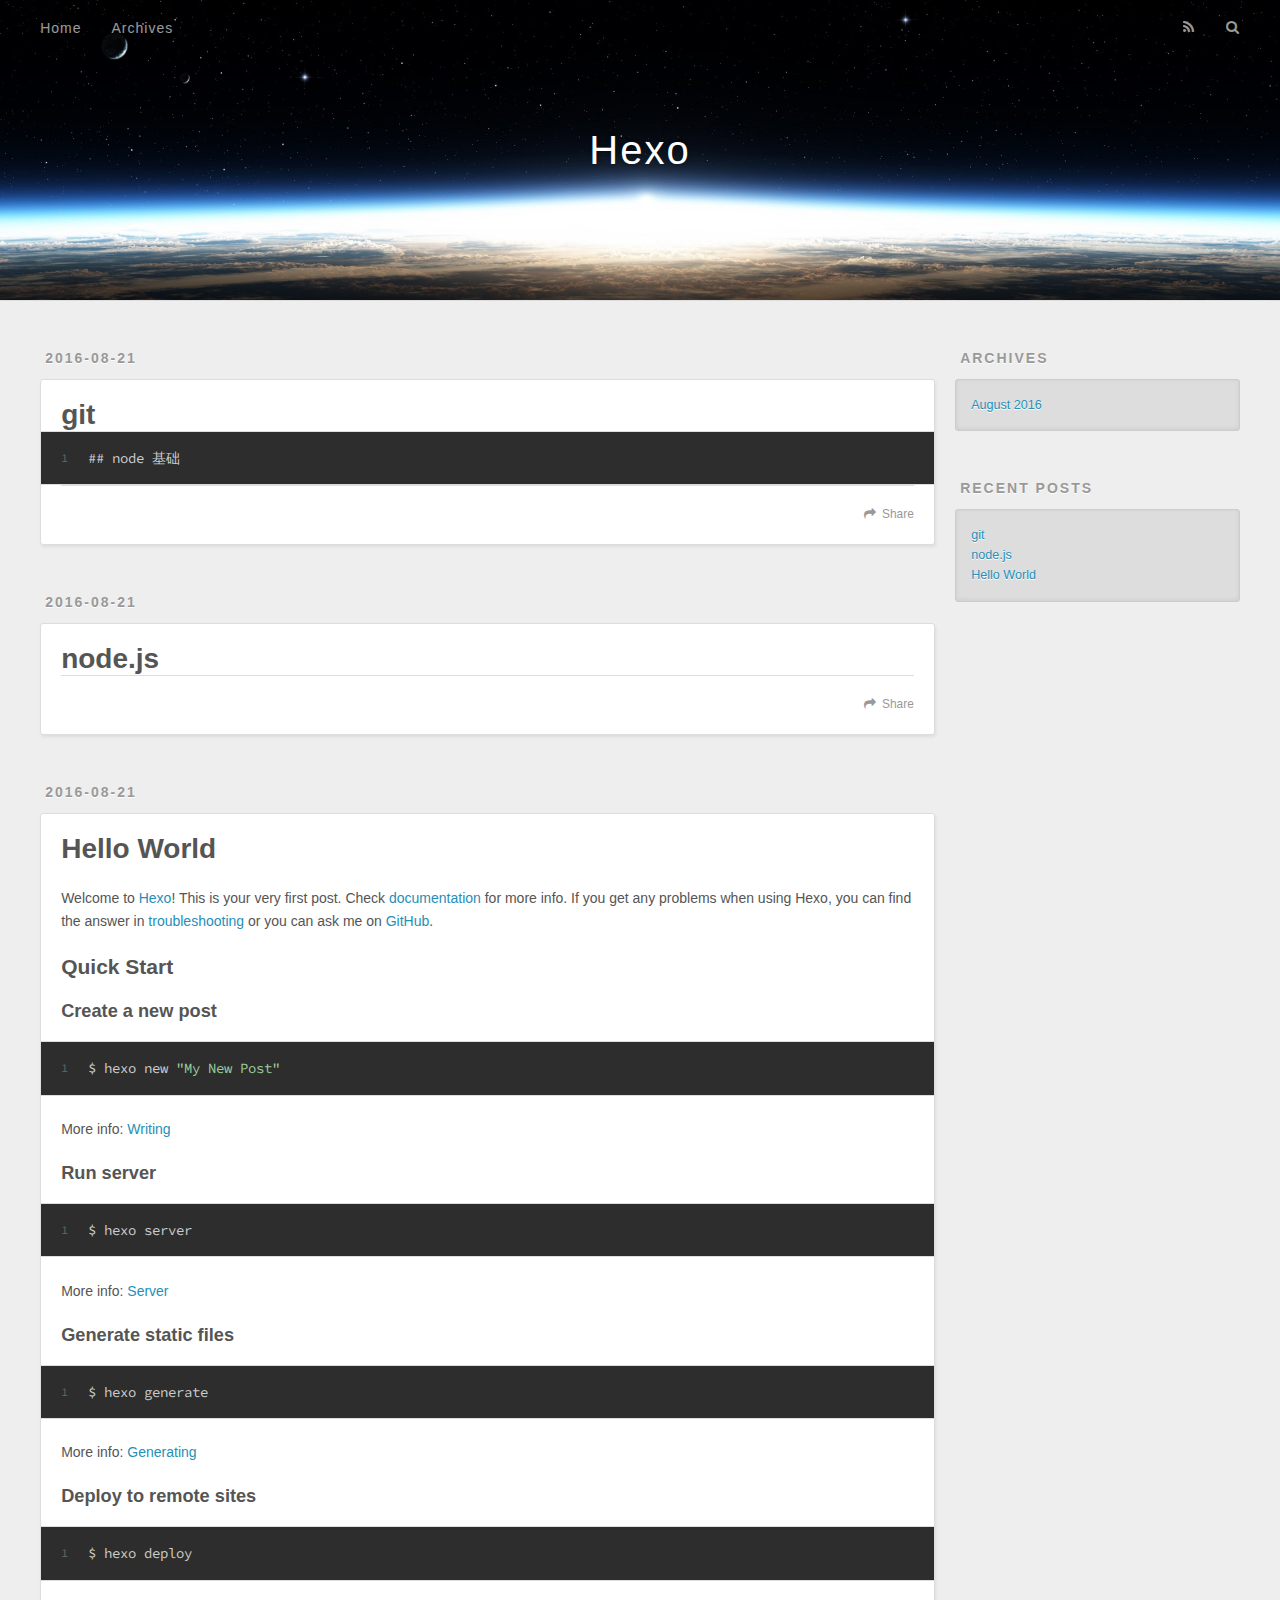
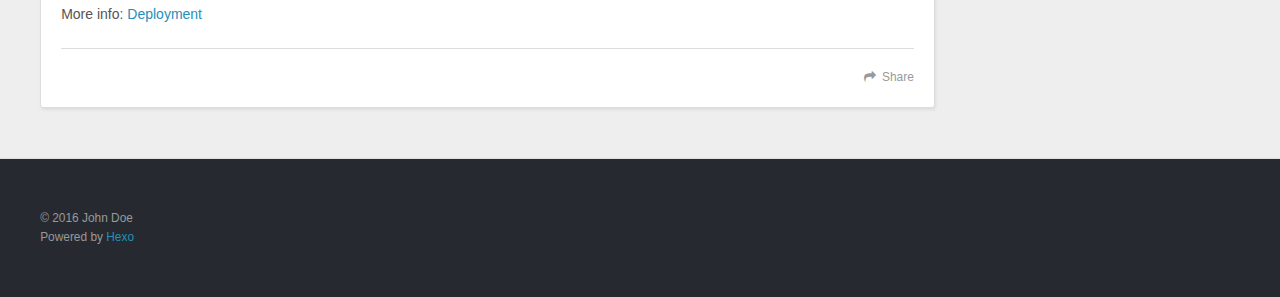
==== index.html @ 79321024 "push" ====
<!DOCTYPE html>
<html>
<head>
  <meta charset="utf-8">
  
  <title>Hexo</title>
  <meta name="viewport" content="width=device-width, initial-scale=1, maximum-scale=1">
  <meta property="og:type" content="website">
<meta property="og:title" content="Hexo">
<meta property="og:url" content="http://yoursite.com/index.html">
<meta property="og:site_name" content="Hexo">
<meta name="twitter:card" content="summary">
<meta name="twitter:title" content="Hexo">
  
    <link rel="alternate" href="/atom.xml" title="Hexo" type="application/atom+xml">
  
  
    <link rel="icon" href="/favicon.png">
  
  
    <link href="//fonts.googleapis.com/css?family=Source+Code+Pro" rel="stylesheet" type="text/css">
  
  <link rel="stylesheet" href="/css/style.css">
  

</head>

<body>
  <div id="container">
    <div id="wrap">
      <header id="header">
  <div id="banner"></div>
  <div id="header-outer" class="outer">
    <div id="header-title" class="inner">
      <h1 id="logo-wrap">
        <a href="/" id="logo">Hexo</a>
      </h1>
      
    </div>
    <div id="header-inner" class="inner">
      <nav id="main-nav">
        <a id="main-nav-toggle" class="nav-icon"></a>
        
          <a class="main-nav-link" href="/">Home</a>
        
          <a class="main-nav-link" href="/archives">Archives</a>
        
      </nav>
      <nav id="sub-nav">
        
          <a id="nav-rss-link" class="nav-icon" href="/atom.xml" title="RSS Feed"></a>
        
        <a id="nav-search-btn" class="nav-icon" title="Search"></a>
      </nav>
      <div id="search-form-wrap">
        <form action="//google.com/search" method="get" accept-charset="UTF-8" class="search-form"><input type="search" name="q" results="0" class="search-form-input" placeholder="Search"><button type="submit" class="search-form-submit">&#xF002;</button><input type="hidden" name="sitesearch" value="http://yoursite.com"></form>
      </div>
    </div>
  </div>
</header>
      <div class="outer">
        <section id="main">
  
    <article id="post-git" class="article article-type-post" itemscope itemprop="blogPost">
  <div class="article-meta">
    <a href="/2016/08/21/git/" class="article-date">
  <time datetime="2016-08-21T02:09:06.000Z" itemprop="datePublished">2016-08-21</time>
</a>
    
  </div>
  <div class="article-inner">
    
    
      <header class="article-header">
        
  
    <h1 itemprop="name">
      <a class="article-title" href="/2016/08/21/git/">git</a>
    </h1>
  

      </header>
    
    <div class="article-entry" itemprop="articleBody">
      
        <figure class="highlight plain"><table><tr><td class="gutter"><pre><div class="line">1</div></pre></td><td class="code"><pre><div class="line">## node 基础</div></pre></td></tr></table></figure>

      
    </div>
    <footer class="article-footer">
      <a data-url="http://yoursite.com/2016/08/21/git/" data-id="cis3z7iud0002tcrd1g2lc3bx" class="article-share-link">Share</a>
      
      
    </footer>
  </div>
  
</article>


  
    <article id="post-node-js" class="article article-type-post" itemscope itemprop="blogPost">
  <div class="article-meta">
    <a href="/2016/08/21/node-js/" class="article-date">
  <time datetime="2016-08-21T02:08:43.000Z" itemprop="datePublished">2016-08-21</time>
</a>
    
  </div>
  <div class="article-inner">
    
    
      <header class="article-header">
        
  
    <h1 itemprop="name">
      <a class="article-title" href="/2016/08/21/node-js/">node.js</a>
    </h1>
  

      </header>
    
    <div class="article-entry" itemprop="articleBody">
      
        
      
    </div>
    <footer class="article-footer">
      <a data-url="http://yoursite.com/2016/08/21/node-js/" data-id="cis3z7ity0000tcrdykqbatqo" class="article-share-link">Share</a>
      
      
    </footer>
  </div>
  
</article>


  
    <article id="post-hello-world" class="article article-type-post" itemscope itemprop="blogPost">
  <div class="article-meta">
    <a href="/2016/08/21/hello-world/" class="article-date">
  <time datetime="2016-08-21T01:53:35.518Z" itemprop="datePublished">2016-08-21</time>
</a>
    
  </div>
  <div class="article-inner">
    
    
      <header class="article-header">
        
  
    <h1 itemprop="name">
      <a class="article-title" href="/2016/08/21/hello-world/">Hello World</a>
    </h1>
  

      </header>
    
    <div class="article-entry" itemprop="articleBody">
      
        <p>Welcome to <a href="https://hexo.io/" target="_blank" rel="external">Hexo</a>! This is your very first post. Check <a href="https://hexo.io/docs/" target="_blank" rel="external">documentation</a> for more info. If you get any problems when using Hexo, you can find the answer in <a href="https://hexo.io/docs/troubleshooting.html" target="_blank" rel="external">troubleshooting</a> or you can ask me on <a href="https://github.com/hexojs/hexo/issues" target="_blank" rel="external">GitHub</a>.</p>
<h2 id="Quick-Start"><a href="#Quick-Start" class="headerlink" title="Quick Start"></a>Quick Start</h2><h3 id="Create-a-new-post"><a href="#Create-a-new-post" class="headerlink" title="Create a new post"></a>Create a new post</h3><figure class="highlight bash"><table><tr><td class="gutter"><pre><div class="line">1</div></pre></td><td class="code"><pre><div class="line">$ hexo new <span class="string">"My New Post"</span></div></pre></td></tr></table></figure>
<p>More info: <a href="https://hexo.io/docs/writing.html" target="_blank" rel="external">Writing</a></p>
<h3 id="Run-server"><a href="#Run-server" class="headerlink" title="Run server"></a>Run server</h3><figure class="highlight bash"><table><tr><td class="gutter"><pre><div class="line">1</div></pre></td><td class="code"><pre><div class="line">$ hexo server</div></pre></td></tr></table></figure>
<p>More info: <a href="https://hexo.io/docs/server.html" target="_blank" rel="external">Server</a></p>
<h3 id="Generate-static-files"><a href="#Generate-static-files" class="headerlink" title="Generate static files"></a>Generate static files</h3><figure class="highlight bash"><table><tr><td class="gutter"><pre><div class="line">1</div></pre></td><td class="code"><pre><div class="line">$ hexo generate</div></pre></td></tr></table></figure>
<p>More info: <a href="https://hexo.io/docs/generating.html" target="_blank" rel="external">Generating</a></p>
<h3 id="Deploy-to-remote-sites"><a href="#Deploy-to-remote-sites" class="headerlink" title="Deploy to remote sites"></a>Deploy to remote sites</h3><figure class="highlight bash"><table><tr><td class="gutter"><pre><div class="line">1</div></pre></td><td class="code"><pre><div class="line">$ hexo deploy</div></pre></td></tr></table></figure>
<p>More info: <a href="https://hexo.io/docs/deployment.html" target="_blank" rel="external">Deployment</a></p>

      
    </div>
    <footer class="article-footer">
      <a data-url="http://yoursite.com/2016/08/21/hello-world/" data-id="cis3z7ity0001tcrdel92pd0m" class="article-share-link">Share</a>
      
      
    </footer>
  </div>
  
</article>


  

</section>
        
          <aside id="sidebar">
  
    

  
    

  
    
  
    
  <div class="widget-wrap">
    <h3 class="widget-title">Archives</h3>
    <div class="widget">
      <ul class="archive-list"><li class="archive-list-item"><a class="archive-list-link" href="/archives/2016/08/">August 2016</a></li></ul>
    </div>
  </div>


  
    
  <div class="widget-wrap">
    <h3 class="widget-title">Recent Posts</h3>
    <div class="widget">
      <ul>
        
          <li>
            <a href="/2016/08/21/git/">git</a>
          </li>
        
          <li>
            <a href="/2016/08/21/node-js/">node.js</a>
          </li>
        
          <li>
            <a href="/2016/08/21/hello-world/">Hello World</a>
          </li>
        
      </ul>
    </div>
  </div>

  
</aside>
        
      </div>
      <footer id="footer">
  
  <div class="outer">
    <div id="footer-info" class="inner">
      &copy; 2016 John Doe<br>
      Powered by <a href="http://hexo.io/" target="_blank">Hexo</a>
    </div>
  </div>
</footer>
    </div>
    <nav id="mobile-nav">
  
    <a href="/" class="mobile-nav-link">Home</a>
  
    <a href="/archives" class="mobile-nav-link">Archives</a>
  
</nav>
    

<script src="//ajax.googleapis.com/ajax/libs/jquery/2.0.3/jquery.min.js"></script>


  <link rel="stylesheet" href="/fancybox/jquery.fancybox.css">
  <script src="/fancybox/jquery.fancybox.pack.js"></script>


<script src="/js/script.js"></script>

  </div>
</body>
</html>
---- css/style.css ----
body {
  width: 100%;
}
body:before,
body:after {
  content: "";
  display: table;
}
body:after {
  clear: both;
}
html,
body,
div,
span,
applet,
object,
iframe,
h1,
h2,
h3,
h4,
h5,
h6,
p,
blockquote,
pre,
a,
abbr,
acronym,
address,
big,
cite,
code,
del,
dfn,
em,
img,
ins,
kbd,
q,
s,
samp,
small,
strike,
strong,
sub,
sup,
tt,
var,
dl,
dt,
dd,
ol,
ul,
li,
fieldset,
form,
label,
legend,
table,
caption,
tbody,
tfoot,
thead,
tr,
th,
td {
  margin: 0;
  padding: 0;
  border: 0;
  outline: 0;
  font-weight: inherit;
  font-style: inherit;
  font-family: inherit;
  font-size: 100%;
  vertical-align: baseline;
}
body {
  line-height: 1;
  color: #000;
  background: #fff;
}
ol,
ul {
  list-style: none;
}
table {
  border-collapse: separate;
  border-spacing: 0;
  vertical-align: middle;
}
caption,
th,
td {
  text-align: left;
  font-weight: normal;
  vertical-align: middle;
}
a img {
  border: none;
}
input,
button {
  margin: 0;
  padding: 0;
}
input::-moz-focus-inner,
button::-moz-focus-inner {
  border: 0;
  padding: 0;
}
@font-face {
  font-family: FontAwesome;
  font-style: normal;
  font-weight: normal;
  src: url("fonts/fontawesome-webfont.eot?v=#4.0.3");
  src: url("fonts/fontawesome-webfont.eot?#iefix&v=#4.0.3") format("embedded-opentype"), url("fonts/fontawesome-webfont.woff?v=#4.0.3") format("woff"), url("fonts/fontawesome-webfont.ttf?v=#4.0.3") format("truetype"), url("fonts/fontawesome-webfont.svg#fontawesomeregular?v=#4.0.3") format("svg");
}
html,
body,
#container {
  height: 100%;
}
body {
  background: #eee;
  font: 14px "Helvetica Neue", Helvetica, Arial, sans-serif;
  -webkit-text-size-adjust: 100%;
}
.outer {
  max-width: 1220px;
  margin: 0 auto;
  padding: 0 20px;
}
.outer:before,
.outer:after {
  content: "";
  display: table;
}
.outer:after {
  clear: both;
}
.inner {
  display: inline;
  float: left;
  width: 98.33333333333333%;
  margin: 0 0.833333333333333%;
}
.left,
.alignleft {
  float: left;
}
.right,
.alignright {
  float: right;
}
.clear {
  clear: both;
}
#container {
  position: relative;
}
.mobile-nav-on {
  overflow: hidden;
}
#wrap {
  height: 100%;
  width: 100%;
  position: absolute;
  top: 0;
  left: 0;
  -webkit-transition: 0.2s ease-out;
  -moz-transition: 0.2s ease-out;
  -ms-transition: 0.2s ease-out;
  transition: 0.2s ease-out;
  z-index: 1;
  background: #eee;
}
.mobile-nav-on #wrap {
  left: 280px;
}
@media screen and (min-width: 768px) {
  #main {
    display: inline;
    float: left;
    width: 73.33333333333333%;
    margin: 0 0.833333333333333%;
  }
}
.article-date,
.article-category-link,
.archive-year,
.widget-title {
  text-decoration: none;
  text-transform: uppercase;
  letter-spacing: 2px;
  color: #999;
  margin-bottom: 1em;
  margin-left: 5px;
  line-height: 1em;
  text-shadow: 0 1px #fff;
  font-weight: bold;
}
.article-inner,
.archive-article-inner {
  background: #fff;
  -webkit-box-shadow: 1px 2px 3px #ddd;
  box-shadow: 1px 2px 3px #ddd;
  border: 1px solid #ddd;
  border-radius: 3px;
}
.article-entry h1,
.widget h1 {
  font-size: 2em;
}
.article-entry h2,
.widget h2 {
  font-size: 1.5em;
}
.article-entry h3,
.widget h3 {
  font-size: 1.3em;
}
.article-entry h4,
.widget h4 {
  font-size: 1.2em;
}
.article-entry h5,
.widget h5 {
  font-size: 1em;
}
.article-entry h6,
.widget h6 {
  font-size: 1em;
  color: #999;
}
.article-entry hr,
.widget hr {
  border: 1px dashed #ddd;
}
.article-entry strong,
.widget strong {
  font-weight: bold;
}
.article-entry em,
.widget em,
.article-entry cite,
.widget cite {
  font-style: italic;
}
.article-entry sup,
.widget sup,
.article-entry sub,
.widget sub {
  font-size: 0.75em;
  line-height: 0;
  position: relative;
  vertical-align: baseline;
}
.article-entry sup,
.widget sup {
  top: -0.5em;
}
.article-entry sub,
.widget sub {
  bottom: -0.2em;
}
.article-entry small,
.widget small {
  font-size: 0.85em;
}
.article-entry acronym,
.widget acronym,
.article-entry abbr,
.widget abbr {
  border-bottom: 1px dotted;
}
.article-entry ul,
.widget ul,
.article-entry ol,
.widget ol,
.article-entry dl,
.widget dl {
  margin: 0 20px;
  line-height: 1.6em;
}
.article-entry ul ul,
.widget ul ul,
.article-entry ol ul,
.widget ol ul,
.article-entry ul ol,
.widget ul ol,
.article-entry ol ol,
.widget ol ol {
  margin-top: 0;
  margin-bottom: 0;
}
.article-entry ul,
.widget ul {
  list-style: disc;
}
.article-entry ol,
.widget ol {
  list-style: decimal;
}
.article-entry dt,
.widget dt {
  font-weight: bold;
}
#header {
  height: 300px;
  position: relative;
  border-bottom: 1px solid #ddd;
}
#header:before,
#header:after {
  content: "";
  position: absolute;
  left: 0;
  right: 0;
  height: 40px;
}
#header:before {
  top: 0;
  background: -webkit-linear-gradient(rgba(0,0,0,0.2), transparent);
  background: -moz-linear-gradient(rgba(0,0,0,0.2), transparent);
  background: -ms-linear-gradient(rgba(0,0,0,0.2), transparent);
  background: linear-gradient(rgba(0,0,0,0.2), transparent);
}
#header:after {
  bottom: 0;
  background: -webkit-linear-gradient(transparent, rgba(0,0,0,0.2));
  background: -moz-linear-gradient(transparent, rgba(0,0,0,0.2));
  background: -ms-linear-gradient(transparent, rgba(0,0,0,0.2));
  background: linear-gradient(transparent, rgba(0,0,0,0.2));
}
#header-outer {
  height: 100%;
  position: relative;
}
#header-inner {
  position: relative;
  overflow: hidden;
}
#banner {
  position: absolute;
  top: 0;
  left: 0;
  width: 100%;
  height: 100%;
  background: url("images/banner.jpg") center #000;
  -webkit-background-size: cover;
  -moz-background-size: cover;
  background-size: cover;
  z-index: -1;
}
#header-title {
  text-align: center;
  height: 40px;
  position: absolute;
  top: 50%;
  left: 0;
  margin-top: -20px;
}
#logo,
#subtitle {
  text-decoration: none;
  color: #fff;
  font-weight: 300;
  text-shadow: 0 1px 4px rgba(0,0,0,0.3);
}
#logo {
  font-size: 40px;
  line-height: 40px;
  letter-spacing: 2px;
}
#subtitle {
  font-size: 16px;
  line-height: 16px;
  letter-spacing: 1px;
}
#subtitle-wrap {
  margin-top: 16px;
}
#main-nav {
  float: left;
  margin-left: -15px;
}
.nav-icon,
.main-nav-link {
  float: left;
  color: #fff;
  opacity: 0.6;
  text-decoration: none;
  text-shadow: 0 1px rgba(0,0,0,0.2);
  -webkit-transition: opacity 0.2s;
  -moz-transition: opacity 0.2s;
  -ms-transition: opacity 0.2s;
  transition: opacity 0.2s;
  display: block;
  padding: 20px 15px;
}
.nav-icon:hover,
.main-nav-link:hover {
  opacity: 1;
}
.nav-icon {
  font-family: FontAwesome;
  text-align: center;
  font-size: 14px;
  width: 14px;
  height: 14px;
  padding: 20px 15px;
  position: relative;
  cursor: pointer;
}
.main-nav-link {
  font-weight: 300;
  letter-spacing: 1px;
}
@media screen and (max-width: 479px) {
  .main-nav-link {
    display: none;
  }
}
#main-nav-toggle {
  display: none;
}
#main-nav-toggle:before {
  content: "\f0c9";
}
@media screen and (max-width: 479px) {
  #main-nav-toggle {
    display: block;
  }
}
#sub-nav {
  float: right;
  margin-right: -15px;
}
#nav-rss-link:before {
  content: "\f09e";
}
#nav-search-btn:before {
  content: "\f002";
}
#search-form-wrap {
  position: absolute;
  top: 15px;
  width: 150px;
  height: 30px;
  right: -150px;
  opacity: 0;
  -webkit-transition: 0.2s ease-out;
  -moz-transition: 0.2s ease-out;
  -ms-transition: 0.2s ease-out;
  transition: 0.2s ease-out;
}
#search-form-wrap.on {
  opacity: 1;
  right: 0;
}
@media screen and (max-width: 479px) {
  #search-form-wrap {
    width: 100%;
    right: -100%;
  }
}
.search-form {
  position: absolute;
  top: 0;
  left: 0;
  right: 0;
  background: #fff;
  padding: 5px 15px;
  border-radius: 15px;
  -webkit-box-shadow: 0 0 10px rgba(0,0,0,0.3);
  box-shadow: 0 0 10px rgba(0,0,0,0.3);
}
.search-form-input {
  border: none;
  background: none;
  color: #555;
  width: 100%;
  font: 13px "Helvetica Neue", Helvetica, Arial, sans-serif;
  outline: none;
}
.search-form-input::-webkit-search-results-decoration,
.search-form-input::-webkit-search-cancel-button {
  -webkit-appearance: none;
}
.search-form-submit {
  position: absolute;
  top: 50%;
  right: 10px;
  margin-top: -7px;
  font: 13px FontAwesome;
  border: none;
  background: none;
  color: #bbb;
  cursor: pointer;
}
.search-form-submit:hover,
.search-form-submit:focus {
  color: #777;
}
.article {
  margin: 50px 0;
}
.article-inner {
  overflow: hidden;
}
.article-meta:before,
.article-meta:after {
  content: "";
  display: table;
}
.article-meta:after {
  clear: both;
}
.article-date {
  float: left;
}
.article-category {
  float: left;
  line-height: 1em;
  color: #ccc;
  text-shadow: 0 1px #fff;
  margin-left: 8px;
}
.article-category:before {
  content: "\2022";
}
.article-category-link {
  margin: 0 12px 1em;
}
.article-header {
  padding: 20px 20px 0;
}
.article-title {
  text-decoration: none;
  font-size: 2em;
  font-weight: bold;
  color: #555;
  line-height: 1.1em;
  -webkit-transition: color 0.2s;
  -moz-transition: color 0.2s;
  -ms-transition: color 0.2s;
  transition: color 0.2s;
}
a.article-title:hover {
  color: #258fb8;
}
.article-entry {
  color: #555;
  padding: 0 20px;
}
.article-entry:before,
.article-entry:after {
  content: "";
  display: table;
}
.article-entry:after {
  clear: both;
}
.article-entry p,
.article-entry table {
  line-height: 1.6em;
  margin: 1.6em 0;
}
.article-entry h1,
.article-entry h2,
.article-entry h3,
.article-entry h4,
.article-entry h5,
.article-entry h6 {
  font-weight: bold;
}
.article-entry h1,
.article-entry h2,
.article-entry h3,
.article-entry h4,
.article-entry h5,
.article-entry h6 {
  line-height: 1.1em;
  margin: 1.1em 0;
}
.article-entry a {
  color: #258fb8;
  text-decoration: none;
}
.article-entry a:hover {
  text-decoration: underline;
}
.article-entry ul,
.article-entry ol,
.article-entry dl {
  margin-top: 1.6em;
  margin-bottom: 1.6em;
}
.article-entry img,
.article-entry video {
  max-width: 100%;
  height: auto;
  display: block;
  margin: auto;
}
.article-entry iframe {
  border: none;
}
.article-entry table {
  width: 100%;
  border-collapse: collapse;
  border-spacing: 0;
}
.article-entry th {
  font-weight: bold;
  border-bottom: 3px solid #ddd;
  padding-bottom: 0.5em;
}
.article-entry td {
  border-bottom: 1px solid #ddd;
  padding: 10px 0;
}
.article-entry blockquote {
  font-family: Georgia, "Times New Roman", serif;
  font-size: 1.4em;
  margin: 1.6em 20px;
  text-align: center;
}
.article-entry blockquote footer {
  font-size: 14px;
  margin: 1.6em 0;
  font-family: "Helvetica Neue", Helvetica, Arial, sans-serif;
}
.article-entry blockquote footer cite:before {
  content: "—";
  padding: 0 0.5em;
}
.article-entry .pullquote {
  text-align: left;
  width: 45%;
  margin: 0;
}
.article-entry .pullquote.left {
  margin-left: 0.5em;
  margin-right: 1em;
}
.article-entry .pullquote.right {
  margin-right: 0.5em;
  margin-left: 1em;
}
.article-entry .caption {
  color: #999;
  display: block;
  font-size: 0.9em;
  margin-top: 0.5em;
  position: relative;
  text-align: center;
}
.article-entry .video-container {
  position: relative;
  padding-top: 56.25%;
  height: 0;
  overflow: hidden;
}
.article-entry .video-container iframe,
.article-entry .video-container object,
.article-entry .video-container embed {
  position: absolute;
  top: 0;
  left: 0;
  width: 100%;
  height: 100%;
  margin-top: 0;
}
.article-more-link a {
  display: inline-block;
  line-height: 1em;
  padding: 6px 15px;
  border-radius: 15px;
  background: #eee;
  color: #999;
  text-shadow: 0 1px #fff;
  text-decoration: none;
}
.article-more-link a:hover {
  background: #258fb8;
  color: #fff;
  text-decoration: none;
  text-shadow: 0 1px #1e7293;
}
.article-footer {
  font-size: 0.85em;
  line-height: 1.6em;
  border-top: 1px solid #ddd;
  padding-top: 1.6em;
  margin: 0 20px 20px;
}
.article-footer:before,
.article-footer:after {
  content: "";
  display: table;
}
.article-footer:after {
  clear: both;
}
.article-footer a {
  color: #999;
  text-decoration: none;
}
.article-footer a:hover {
  color: #555;
}
.article-tag-list-item {
  float: left;
  margin-right: 10px;
}
.article-tag-list-link:before {
  content: "#";
}
.article-comment-link {
  float: right;
}
.article-comment-link:before {
  content: "\f075";
  font-family: FontAwesome;
  padding-right: 8px;
}
.article-share-link {
  cursor: pointer;
  float: right;
  margin-left: 20px;
}
.article-share-link:before {
  content: "\f064";
  font-family: FontAwesome;
  padding-right: 6px;
}
#article-nav {
  position: relative;
}
#article-nav:before,
#article-nav:after {
  content: "";
  display: table;
}
#article-nav:after {
  clear: both;
}
@media screen and (min-width: 768px) {
  #article-nav {
    margin: 50px 0;
  }
  #article-nav:before {
    width: 8px;
    height: 8px;
    position: absolute;
    top: 50%;
    left: 50%;
    margin-top: -4px;
    margin-left: -4px;
    content: "";
    border-radius: 50%;
    background: #ddd;
    -webkit-box-shadow: 0 1px 2px #fff;
    box-shadow: 0 1px 2px #fff;
  }
}
.article-nav-link-wrap {
  text-decoration: none;
  text-shadow: 0 1px #fff;
  color: #999;
  -webkit-box-sizing: border-box;
  -moz-box-sizing: border-box;
  box-sizing: border-box;
  margin-top: 50px;
  text-align: center;
  display: block;
}
.article-nav-link-wrap:hover {
  color: #555;
}
@media screen and (min-width: 768px) {
  .article-nav-link-wrap {
    width: 50%;
    margin-top: 0;
  }
}
@media screen and (min-width: 768px) {
  #article-nav-newer {
    float: left;
    text-align: right;
    padding-right: 20px;
  }
}
@media screen and (min-width: 768px) {
  #article-nav-older {
    float: right;
    text-align: left;
    padding-left: 20px;
  }
}
.article-nav-caption {
  text-transform: uppercase;
  letter-spacing: 2px;
  color: #ddd;
  line-height: 1em;
  font-weight: bold;
}
#article-nav-newer .article-nav-caption {
  margin-right: -2px;
}
.article-nav-title {
  font-size: 0.85em;
  line-height: 1.6em;
  margin-top: 0.5em;
}
.article-share-box {
  position: absolute;
  display: none;
  background: #fff;
  -webkit-box-shadow: 1px 2px 10px rgba(0,0,0,0.2);
  box-shadow: 1px 2px 10px rgba(0,0,0,0.2);
  border-radius: 3px;
  margin-left: -145px;
  overflow: hidden;
  z-index: 1;
}
.article-share-box.on {
  display: block;
}
.article-share-input {
  width: 100%;
  background: none;
  -webkit-box-sizing: border-box;
  -moz-box-sizing: border-box;
  box-sizing: border-box;
  font: 14px "Helvetica Neue", Helvetica, Arial, sans-serif;
  padding: 0 15px;
  color: #555;
  outline: none;
  border: 1px solid #ddd;
  border-radius: 3px 3px 0 0;
  height: 36px;
  line-height: 36px;
}
.article-share-links {
  background: #eee;
}
.article-share-links:before,
.article-share-links:after {
  content: "";
  display: table;
}
.article-share-links:after {
  clear: both;
}
.article-share-twitter,
.article-share-facebook,
.article-share-pinterest,
.article-share-google {
  width: 50px;
  height: 36px;
  display: block;
  float: left;
  position: relative;
  color: #999;
  text-shadow: 0 1px #fff;
}
.article-share-twitter:before,
.article-share-facebook:before,
.article-share-pinterest:before,
.article-share-google:before {
  font-size: 20px;
  font-family: FontAwesome;
  width: 20px;
  height: 20px;
  position: absolute;
  top: 50%;
  left: 50%;
  margin-top: -10px;
  margin-left: -10px;
  text-align: center;
}
.article-share-twitter:hover,
.article-share-facebook:hover,
.article-share-pinterest:hover,
.article-share-google:hover {
  color: #fff;
}
.article-share-twitter:before {
  content: "\f099";
}
.article-share-twitter:hover {
  background: #00aced;
  text-shadow: 0 1px #008abe;
}
.article-share-facebook:before {
  content: "\f09a";
}
.article-share-facebook:hover {
  background: #3b5998;
  text-shadow: 0 1px #2f477a;
}
.article-share-pinterest:before {
  content: "\f0d2";
}
.article-share-pinterest:hover {
  background: #cb2027;
  text-shadow: 0 1px #a21a1f;
}
.article-share-google:before {
  content: "\f0d5";
}
.article-share-google:hover {
  background: #dd4b39;
  text-shadow: 0 1px #be3221;
}
.article-gallery {
  background: #000;
  position: relative;
}
.article-gallery-photos {
  position: relative;
  overflow: hidden;
}
.article-gallery-img {
  display: none;
  max-width: 100%;
}
.article-gallery-img:first-child {
  display: block;
}
.article-gallery-img.loaded {
  position: absolute;
  display: block;
}
.article-gallery-img img {
  display: block;
  max-width: 100%;
  margin: 0 auto;
}
#comments {
  background: #fff;
  -webkit-box-shadow: 1px 2px 3px #ddd;
  box-shadow: 1px 2px 3px #ddd;
  padding: 20px;
  border: 1px solid #ddd;
  border-radius: 3px;
  margin: 50px 0;
}
#comments a {
  color: #258fb8;
}
.archives-wrap {
  margin: 50px 0;
}
.archives:before,
.archives:after {
  content: "";
  display: table;
}
.archives:after {
  clear: both;
}
.archive-year-wrap {
  margin-bottom: 1em;
}
.archives {
  -webkit-column-gap: 10px;
  -moz-column-gap: 10px;
  column-gap: 10px;
}
@media screen and (min-width: 480px) and (max-width: 767px) {
  .archives {
    -webkit-column-count: 2;
    -moz-column-count: 2;
    column-count: 2;
  }
}
@media screen and (min-width: 768px) {
  .archives {
    -webkit-column-count: 3;
    -moz-column-count: 3;
    column-count: 3;
  }
}
.archive-article {
  -webkit-column-break-inside: avoid;
  page-break-inside: avoid;
  overflow: hidden;
  break-inside: avoid-column;
}
.archive-article-inner {
  padding: 10px;
  margin-bottom: 15px;
}
.archive-article-title {
  text-decoration: none;
  font-weight: bold;
  color: #555;
  -webkit-transition: color 0.2s;
  -moz-transition: color 0.2s;
  -ms-transition: color 0.2s;
  transition: color 0.2s;
  line-height: 1.6em;
}
.archive-article-title:hover {
  color: #258fb8;
}
.archive-article-footer {
  margin-top: 1em;
}
.archive-article-date {
  color: #999;
  text-decoration: none;
  font-size: 0.85em;
  line-height: 1em;
  margin-bottom: 0.5em;
  display: block;
}
#page-nav {
  margin: 50px auto;
  background: #fff;
  -webkit-box-shadow: 1px 2px 3px #ddd;
  box-shadow: 1px 2px 3px #ddd;
  border: 1px solid #ddd;
  border-radius: 3px;
  text-align: center;
  color: #999;
  overflow: hidden;
}
#page-nav:before,
#page-nav:after {
  content: "";
  display: table;
}
#page-nav:after {
  clear: both;
}
#page-nav a,
#page-nav span {
  padding: 10px 20px;
  line-height: 1;
  height: 2ex;
}
#page-nav a {
  color: #999;
  text-decoration: none;
}
#page-nav a:hover {
  background: #999;
  color: #fff;
}
#page-nav .prev {
  float: left;
}
#page-nav .next {
  float: right;
}
#page-nav .page-number {
  display: inline-block;
}
@media screen and (max-width: 479px) {
  #page-nav .page-number {
    display: none;
  }
}
#page-nav .current {
  color: #555;
  font-weight: bold;
}
#page-nav .space {
  color: #ddd;
}
#footer {
  background: #262a30;
  padding: 50px 0;
  border-top: 1px solid #ddd;
  color: #999;
}
#footer a {
  color: #258fb8;
  text-decoration: none;
}
#footer a:hover {
  text-decoration: underline;
}
#footer-info {
  line-height: 1.6em;
  font-size: 0.85em;
}
.article-entry pre,
.article-entry .highlight {
  background: #2d2d2d;
  margin: 0 -20px;
  padding: 15px 20px;
  border-style: solid;
  border-color: #ddd;
  border-width: 1px 0;
  overflow: auto;
  color: #ccc;
  line-height: 22.400000000000002px;
}
.article-entry .highlight .gutter pre,
.article-entry .gist .gist-file .gist-data .line-numbers {
  color: #666;
  font-size: 0.85em;
}
.article-entry pre,
.article-entry code {
  font-family: "Source Code Pro", Consolas, Monaco, Menlo, Consolas, monospace;
}
.article-entry code {
  background: #eee;
  text-shadow: 0 1px #fff;
  padding: 0 0.3em;
}
.article-entry pre code {
  background: none;
  text-shadow: none;
  padding: 0;
}
.article-entry .highlight pre {
  border: none;
  margin: 0;
  padding: 0;
}
.article-entry .highlight table {
  margin: 0;
  width: auto;
}
.article-entry .highlight td {
  border: none;
  padding: 0;
}
.article-entry .highlight figcaption {
  font-size: 0.85em;
  color: #999;
  line-height: 1em;
  margin-bottom: 1em;
}
.article-entry .highlight figcaption:before,
.article-entry .highlight figcaption:after {
  content: "";
  display: table;
}
.article-entry .highlight figcaption:after {
  clear: both;
}
.article-entry .highlight figcaption a {
  float: right;
}
.article-entry .highlight .gutter pre {
  text-align: right;
  padding-right: 20px;
}
.article-entry .highlight .line {
  height: 22.400000000000002px;
}
.article-entry .highlight .line.marked {
  background: #515151;
}
.article-entry .gist {
  margin: 0 -20px;
  border-style: solid;
  border-color: #ddd;
  border-width: 1px 0;
  background: #2d2d2d;
  padding: 15px 20px 15px 0;
}
.article-entry .gist .gist-file {
  border: none;
  font-family: "Source Code Pro", Consolas, Monaco, Menlo, Consolas, monospace;
  margin: 0;
}
.article-entry .gist .gist-file .gist-data {
  background: none;
  border: none;
}
.article-entry .gist .gist-file .gist-data .line-numbers {
  background: none;
  border: none;
  padding: 0 20px 0 0;
}
.article-entry .gist .gist-file .gist-data .line-data {
  padding: 0 !important;
}
.article-entry .gist .gist-file .highlight {
  margin: 0;
  padding: 0;
  border: none;
}
.article-entry .gist .gist-file .gist-meta {
  background: #2d2d2d;
  color: #999;
  font: 0.85em "Helvetica Neue", Helvetica, Arial, sans-serif;
  text-shadow: 0 0;
  padding: 0;
  margin-top: 1em;
  margin-left: 20px;
}
.article-entry .gist .gist-file .gist-meta a {
  color: #258fb8;
  font-weight: normal;
}
.article-entry .gist .gist-file .gist-meta a:hover {
  text-decoration: underline;
}
pre .comment,
pre .title {
  color: #999;
}
pre .variable,
pre .attribute,
pre .tag,
pre .regexp,
pre .ruby .constant,
pre .xml .tag .title,
pre .xml .pi,
pre .xml .doctype,
pre .html .doctype,
pre .css .id,
pre .css .class,
pre .css .pseudo {
  color: #f2777a;
}
pre .number,
pre .preprocessor,
pre .built_in,
pre .literal,
pre .params,
pre .constant {
  color: #f99157;
}
pre .class,
pre .ruby .class .title,
pre .css .rules .attribute {
  color: #9c9;
}
pre .string,
pre .value,
pre .inheritance,
pre .header,
pre .ruby .symbol,
pre .xml .cdata {
  color: #9c9;
}
pre .css .hexcolor {
  color: #6cc;
}
pre .function,
pre .python .decorator,
pre .python .title,
pre .ruby .function .title,
pre .ruby .title .keyword,
pre .perl .sub,
pre .javascript .title,
pre .coffeescript .title {
  color: #69c;
}
pre .keyword,
pre .javascript .function {
  color: #c9c;
}
@media screen and (max-width: 479px) {
  #mobile-nav {
    position: absolute;
    top: 0;
    left: 0;
    width: 280px;
    height: 100%;
    background: #191919;
    border-right: 1px solid #fff;
  }
}
@media screen and (max-width: 479px) {
  .mobile-nav-link {
    display: block;
    color: #999;
    text-decoration: none;
    padding: 15px 20px;
    font-weight: bold;
  }
  .mobile-nav-link:hover {
    color: #fff;
  }
}
@media screen and (min-width: 768px) {
  #sidebar {
    display: inline;
    float: left;
    width: 23.333333333333332%;
    margin: 0 0.833333333333333%;
  }
}
.widget-wrap {
  margin: 50px 0;
}
.widget {
  color: #777;
  text-shadow: 0 1px #fff;
  background: #ddd;
  -webkit-box-shadow: 0 -1px 4px #ccc inset;
  box-shadow: 0 -1px 4px #ccc inset;
  border: 1px solid #ccc;
  padding: 15px;
  border-radius: 3px;
}
.widget a {
  color: #258fb8;
  text-decoration: none;
}
.widget a:hover {
  text-decoration: underline;
}
.widget ul ul,
.widget ol ul,
.widget dl ul,
.widget ul ol,
.widget ol ol,
.widget dl ol,
.widget ul dl,
.widget ol dl,
.widget dl dl {
  margin-left: 15px;
  list-style: disc;
}
.widget {
  line-height: 1.6em;
  word-wrap: break-word;
  font-size: 0.9em;
}
.widget ul,
.widget ol {
  list-style: none;
  margin: 0;
}
.widget ul ul,
.widget ol ul,
.widget ul ol,
.widget ol ol {
  margin: 0 20px;
}
.widget ul ul,
.widget ol ul {
  list-style: disc;
}
.widget ul ol,
.widget ol ol {
  list-style: decimal;
}
.category-list-count,
.tag-list-count,
.archive-list-count {
  padding-left: 5px;
  color: #999;
  font-size: 0.85em;
}
.category-list-count:before,
.tag-list-count:before,
.archive-list-count:before {
  content: "(";
}
.category-list-count:after,
.tag-list-count:after,
.archive-list-count:after {
  content: ")";
}
.tagcloud a {
  margin-right: 5px;
  display: inline-block;
}
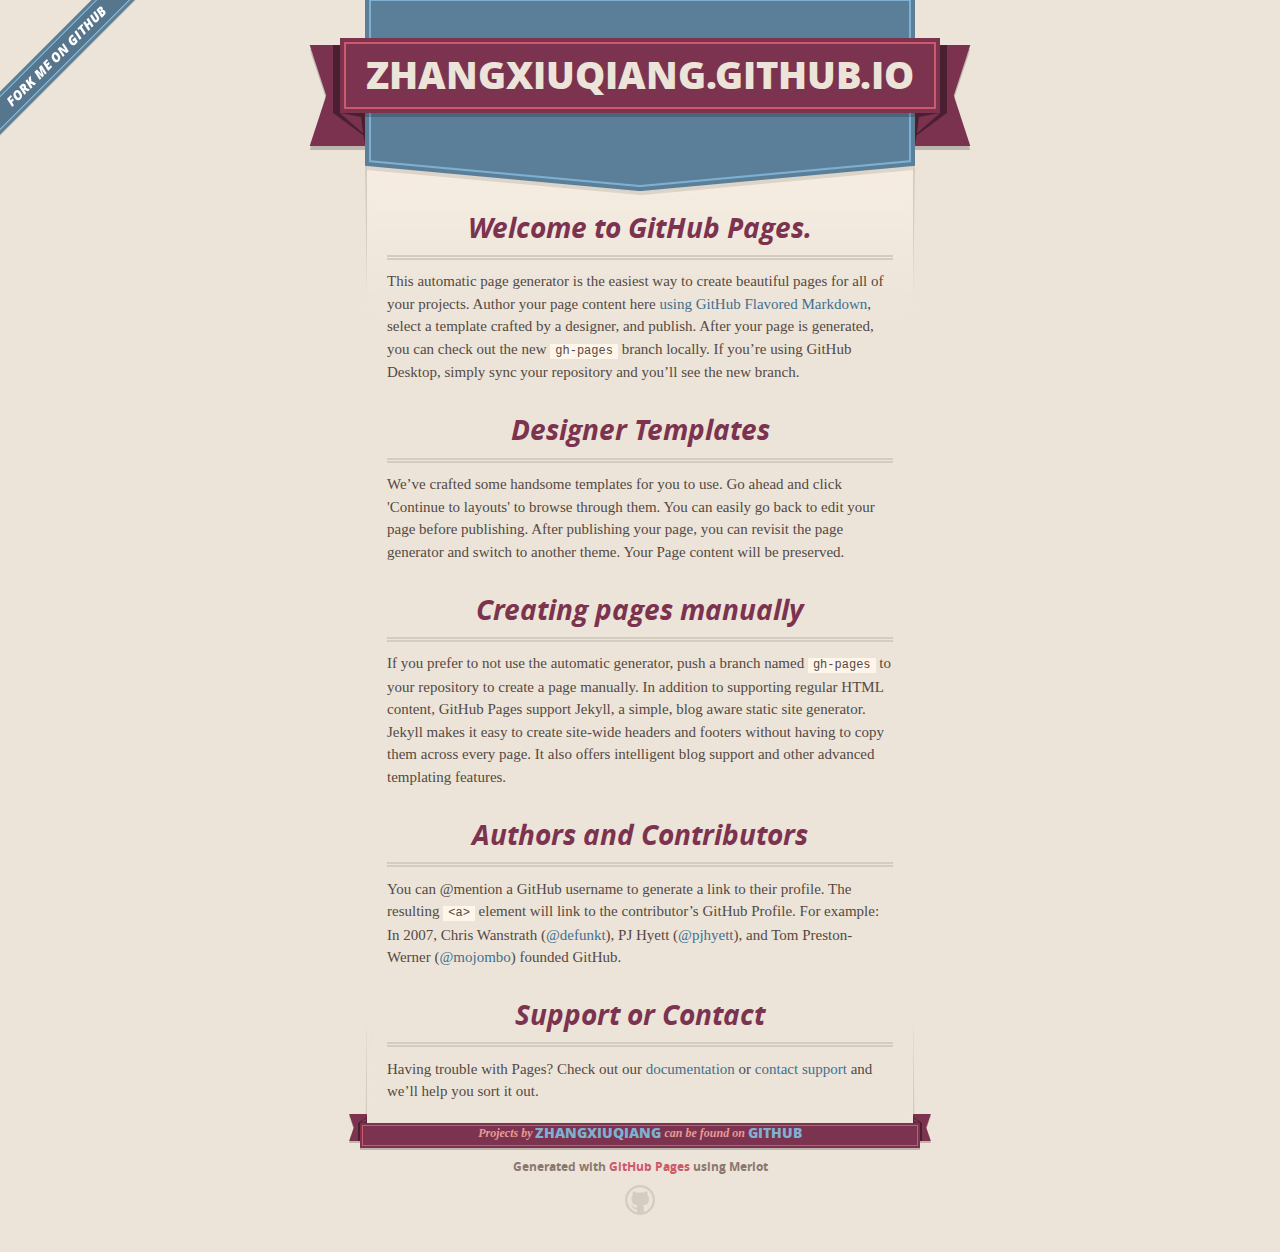
==== commit 17cbf8fe: "Replace master branch with page content via GitHub" ====
--- a/index.html
+++ b/index.html
@@ -1,261 +1,90 @@
 <!DOCTYPE html>
 <html>
-<head>
-  <meta charset="utf-8">
-  
-  <title>Hexo</title>
-  <meta name="viewport" content="width=device-width, initial-scale=1, maximum-scale=1">
-  <meta property="og:type" content="website">
-<meta property="og:title" content="Hexo">
-<meta property="og:url" content="http://yoursite.com/index.html">
-<meta property="og:site_name" content="Hexo">
-<meta name="twitter:card" content="summary">
-<meta name="twitter:title" content="Hexo">
-  
-    <link rel="alternate" href="/atom.xml" title="Hexo" type="application/atom+xml">
-  
-  
-    <link rel="icon" href="/favicon.png">
-  
-  
-    <link href="//fonts.googleapis.com/css?family=Source+Code+Pro" rel="stylesheet" type="text/css">
-  
-  <link rel="stylesheet" href="/css/style.css">
-  
+  <head>
+    <meta charset='utf-8'>
+    <meta http-equiv="X-UA-Compatible" content="chrome=1">
+    <meta name="viewport" content="width=640">
 
-</head>
+    <link rel="stylesheet" href="stylesheets/core.css" media="screen">
+    <link rel="stylesheet" href="stylesheets/mobile.css" media="handheld, only screen and (max-device-width:640px)">
+    <link rel="stylesheet" href="stylesheets/github-light.css">
 
-<body>
-  <div id="container">
-    <div id="wrap">
-      <header id="header">
-  <div id="banner"></div>
-  <div id="header-outer" class="outer">
-    <div id="header-title" class="inner">
-      <h1 id="logo-wrap">
-        <a href="/" id="logo">Hexo</a>
-      </h1>
-      
-    </div>
-    <div id="header-inner" class="inner">
-      <nav id="main-nav">
-        <a id="main-nav-toggle" class="nav-icon"></a>
-        
-          <a class="main-nav-link" href="/">Home</a>
-        
-          <a class="main-nav-link" href="/archives">Archives</a>
-        
-      </nav>
-      <nav id="sub-nav">
-        
-          <a id="nav-rss-link" class="nav-icon" href="/atom.xml" title="RSS Feed"></a>
-        
-        <a id="nav-search-btn" class="nav-icon" title="Search"></a>
-      </nav>
-      <div id="search-form-wrap">
-        <form action="//google.com/search" method="get" accept-charset="UTF-8" class="search-form"><input type="search" name="q" results="0" class="search-form-input" placeholder="Search"><button type="submit" class="search-form-submit">&#xF002;</button><input type="hidden" name="sitesearch" value="http://yoursite.com"></form>
+    <script type="text/javascript" src="javascripts/modernizr.js"></script>
+    <script type="text/javascript" src="https://ajax.googleapis.com/ajax/libs/jquery/1.7.1/jquery.min.js"></script>
+    <script type="text/javascript" src="javascripts/headsmart.min.js"></script>
+    <script type="text/javascript">
+      $(document).ready(function () {
+        $('#main_content').headsmart()
+      })
+    </script>
+    <title>Zhangxiuqiang.GitHub.io by zhangxiuqiang</title>
+  </head>
+
+  <body>
+    <a id="forkme_banner" href="https://github.com/zhangxiuqiang">View on GitHub</a>
+    <div class="shell">
+
+      <header>
+        <span class="ribbon-outer">
+          <span class="ribbon-inner">
+            <h1>Zhangxiuqiang.GitHub.io</h1>
+            <h2></h2>
+          </span>
+          <span class="left-tail"></span>
+          <span class="right-tail"></span>
+        </span>
+      </header>
+
+      <div id="no-downloads">
+        <span class="inner">
+        </span>
       </div>
-    </div>
-  </div>
-</header>
-      <div class="outer">
-        <section id="main">
-  
-    <article id="post-git" class="article article-type-post" itemscope itemprop="blogPost">
-  <div class="article-meta">
-    <a href="/2016/08/21/git/" class="article-date">
-  <time datetime="2016-08-21T02:09:06.000Z" itemprop="datePublished">2016-08-21</time>
-</a>
-    
-  </div>
-  <div class="article-inner">
-    
-    
-      <header class="article-header">
-        
-  
-    <h1 itemprop="name">
-      <a class="article-title" href="/2016/08/21/git/">git</a>
-    </h1>
-  
-
-      </header>
-    
-    <div class="article-entry" itemprop="articleBody">
-      
-        <figure class="highlight plain"><table><tr><td class="gutter"><pre><div class="line">1</div></pre></td><td class="code"><pre><div class="line">## node 基础</div></pre></td></tr></table></figure>
-
-      
-    </div>
-    <footer class="article-footer">
-      <a data-url="http://yoursite.com/2016/08/21/git/" data-id="cis3z7iud0002tcrd1g2lc3bx" class="article-share-link">Share</a>
-      
-      
-    </footer>
-  </div>
-  
-</article>
 
 
-  
-    <article id="post-node-js" class="article article-type-post" itemscope itemprop="blogPost">
-  <div class="article-meta">
-    <a href="/2016/08/21/node-js/" class="article-date">
-  <time datetime="2016-08-21T02:08:43.000Z" itemprop="datePublished">2016-08-21</time>
-</a>
-    
-  </div>
-  <div class="article-inner">
-    
-    
-      <header class="article-header">
-        
-  
-    <h1 itemprop="name">
-      <a class="article-title" href="/2016/08/21/node-js/">node.js</a>
-    </h1>
-  
-
-      </header>
-    
-    <div class="article-entry" itemprop="articleBody">
-      
-        
-      
-    </div>
-    <footer class="article-footer">
-      <a data-url="http://yoursite.com/2016/08/21/node-js/" data-id="cis3z7ity0000tcrdykqbatqo" class="article-share-link">Share</a>
-      
-      
-    </footer>
-  </div>
-  
-</article>
+      <span class="banner-fix"></span>
 
 
-  
-    <article id="post-hello-world" class="article article-type-post" itemscope itemprop="blogPost">
-  <div class="article-meta">
-    <a href="/2016/08/21/hello-world/" class="article-date">
-  <time datetime="2016-08-21T01:53:35.518Z" itemprop="datePublished">2016-08-21</time>
-</a>
+      <section id="main_content">
+        <h3>
+<a id="welcome-to-github-pages" class="anchor" href="#welcome-to-github-pages" aria-hidden="true"><span aria-hidden="true" class="octicon octicon-link"></span></a>Welcome to GitHub Pages.</h3>
+
+<p>This automatic page generator is the easiest way to create beautiful pages for all of your projects. Author your page content here <a href="https://guides.github.com/features/mastering-markdown/">using GitHub Flavored Markdown</a>, select a template crafted by a designer, and publish. After your page is generated, you can check out the new <code>gh-pages</code> branch locally. If you’re using GitHub Desktop, simply sync your repository and you’ll see the new branch.</p>
+
+<h3>
+<a id="designer-templates" class="anchor" href="#designer-templates" aria-hidden="true"><span aria-hidden="true" class="octicon octicon-link"></span></a>Designer Templates</h3>
+
+<p>We’ve crafted some handsome templates for you to use. Go ahead and click 'Continue to layouts' to browse through them. You can easily go back to edit your page before publishing. After publishing your page, you can revisit the page generator and switch to another theme. Your Page content will be preserved.</p>
+
+<h3>
+<a id="creating-pages-manually" class="anchor" href="#creating-pages-manually" aria-hidden="true"><span aria-hidden="true" class="octicon octicon-link"></span></a>Creating pages manually</h3>
+
+<p>If you prefer to not use the automatic generator, push a branch named <code>gh-pages</code> to your repository to create a page manually. In addition to supporting regular HTML content, GitHub Pages support Jekyll, a simple, blog aware static site generator. Jekyll makes it easy to create site-wide headers and footers without having to copy them across every page. It also offers intelligent blog support and other advanced templating features.</p>
+
+<h3>
+<a id="authors-and-contributors" class="anchor" href="#authors-and-contributors" aria-hidden="true"><span aria-hidden="true" class="octicon octicon-link"></span></a>Authors and Contributors</h3>
+
+<p>You can @mention a GitHub username to generate a link to their profile. The resulting <code>&lt;a&gt;</code> element will link to the contributor’s GitHub Profile. For example: In 2007, Chris Wanstrath (<a href="https://github.com/defunkt" class="user-mention">@defunkt</a>), PJ Hyett (<a href="https://github.com/pjhyett" class="user-mention">@pjhyett</a>), and Tom Preston-Werner (<a href="https://github.com/mojombo" class="user-mention">@mojombo</a>) founded GitHub.</p>
+
+<h3>
+<a id="support-or-contact" class="anchor" href="#support-or-contact" aria-hidden="true"><span aria-hidden="true" class="octicon octicon-link"></span></a>Support or Contact</h3>
+
+<p>Having trouble with Pages? Check out our <a href="https://help.github.com/pages">documentation</a> or <a href="https://github.com/contact">contact support</a> and we’ll help you sort it out.</p>
+      </section>
+
+      <footer>
+        <span class="ribbon-outer">
+          <span class="ribbon-inner">
+            <p>Projects by <a href="https://github.com/zhangxiuqiang">zhangxiuqiang</a> can be found on <a href="https://github.com/zhangxiuqiang">GitHub</a></p>
+          </span>
+          <span class="left-tail"></span>
+          <span class="right-tail"></span>
+        </span>
+        <p>Generated with <a href="https://pages.github.com">GitHub Pages</a> using Merlot</p>
+        <span class="octocat"></span>
+      </footer>
+
+    </div>
+
     
-  </div>
-  <div class="article-inner">
-    
-    
-      <header class="article-header">
-        
-  
-    <h1 itemprop="name">
-      <a class="article-title" href="/2016/08/21/hello-world/">Hello World</a>
-    </h1>
-  
-
-      </header>
-    
-    <div class="article-entry" itemprop="articleBody">
-      
-        <p>Welcome to <a href="https://hexo.io/" target="_blank" rel="external">Hexo</a>! This is your very first post. Check <a href="https://hexo.io/docs/" target="_blank" rel="external">documentation</a> for more info. If you get any problems when using Hexo, you can find the answer in <a href="https://hexo.io/docs/troubleshooting.html" target="_blank" rel="external">troubleshooting</a> or you can ask me on <a href="https://github.com/hexojs/hexo/issues" target="_blank" rel="external">GitHub</a>.</p>
-<h2 id="Quick-Start"><a href="#Quick-Start" class="headerlink" title="Quick Start"></a>Quick Start</h2><h3 id="Create-a-new-post"><a href="#Create-a-new-post" class="headerlink" title="Create a new post"></a>Create a new post</h3><figure class="highlight bash"><table><tr><td class="gutter"><pre><div class="line">1</div></pre></td><td class="code"><pre><div class="line">$ hexo new <span class="string">"My New Post"</span></div></pre></td></tr></table></figure>
-<p>More info: <a href="https://hexo.io/docs/writing.html" target="_blank" rel="external">Writing</a></p>
-<h3 id="Run-server"><a href="#Run-server" class="headerlink" title="Run server"></a>Run server</h3><figure class="highlight bash"><table><tr><td class="gutter"><pre><div class="line">1</div></pre></td><td class="code"><pre><div class="line">$ hexo server</div></pre></td></tr></table></figure>
-<p>More info: <a href="https://hexo.io/docs/server.html" target="_blank" rel="external">Server</a></p>
-<h3 id="Generate-static-files"><a href="#Generate-static-files" class="headerlink" title="Generate static files"></a>Generate static files</h3><figure class="highlight bash"><table><tr><td class="gutter"><pre><div class="line">1</div></pre></td><td class="code"><pre><div class="line">$ hexo generate</div></pre></td></tr></table></figure>
-<p>More info: <a href="https://hexo.io/docs/generating.html" target="_blank" rel="external">Generating</a></p>
-<h3 id="Deploy-to-remote-sites"><a href="#Deploy-to-remote-sites" class="headerlink" title="Deploy to remote sites"></a>Deploy to remote sites</h3><figure class="highlight bash"><table><tr><td class="gutter"><pre><div class="line">1</div></pre></td><td class="code"><pre><div class="line">$ hexo deploy</div></pre></td></tr></table></figure>
-<p>More info: <a href="https://hexo.io/docs/deployment.html" target="_blank" rel="external">Deployment</a></p>
-
-      
-    </div>
-    <footer class="article-footer">
-      <a data-url="http://yoursite.com/2016/08/21/hello-world/" data-id="cis3z7ity0001tcrdel92pd0m" class="article-share-link">Share</a>
-      
-      
-    </footer>
-  </div>
-  
-</article>
-
-
-  
-
-</section>
-        
-          <aside id="sidebar">
-  
-    
-
-  
-    
-
-  
-    
-  
-    
-  <div class="widget-wrap">
-    <h3 class="widget-title">Archives</h3>
-    <div class="widget">
-      <ul class="archive-list"><li class="archive-list-item"><a class="archive-list-link" href="/archives/2016/08/">August 2016</a></li></ul>
-    </div>
-  </div>
-
-
-  
-    
-  <div class="widget-wrap">
-    <h3 class="widget-title">Recent Posts</h3>
-    <div class="widget">
-      <ul>
-        
-          <li>
-            <a href="/2016/08/21/git/">git</a>
-          </li>
-        
-          <li>
-            <a href="/2016/08/21/node-js/">node.js</a>
-          </li>
-        
-          <li>
-            <a href="/2016/08/21/hello-world/">Hello World</a>
-          </li>
-        
-      </ul>
-    </div>
-  </div>
-
-  
-</aside>
-        
-      </div>
-      <footer id="footer">
-  
-  <div class="outer">
-    <div id="footer-info" class="inner">
-      &copy; 2016 John Doe<br>
-      Powered by <a href="http://hexo.io/" target="_blank">Hexo</a>
-    </div>
-  </div>
-</footer>
-    </div>
-    <nav id="mobile-nav">
-  
-    <a href="/" class="mobile-nav-link">Home</a>
-  
-    <a href="/archives" class="mobile-nav-link">Archives</a>
-  
-</nav>
-    
-
-<script src="//ajax.googleapis.com/ajax/libs/jquery/2.0.3/jquery.min.js"></script>
-
-
-  <link rel="stylesheet" href="/fancybox/jquery.fancybox.css">
-  <script src="/fancybox/jquery.fancybox.pack.js"></script>
-
-
-<script src="/js/script.js"></script>
-
-  </div>
-</body>
-</html>+  </body>
+</html>
--- a/stylesheets/core.css
+++ b/stylesheets/core.css
@@ -0,0 +1,3 @@
+@import url("screen.css");
+@import url("non-screen.css") handheld;
+@import url("non-screen.css") only screen and (max-device-width:640px);--- a/stylesheets/mobile.css
+++ b/stylesheets/mobile.css
@@ -0,0 +1,510 @@
+/* Generated by Font Squirrel (http://www.fontsquirrel.com) on February 9, 2012 */
+
+
+@font-face {
+  font-family: 'Open Sans';
+  src: url('../fonts/opensans-regular-webfont.eot');
+  src: url('../fonts/opensans-regular-webfont.eot?#iefix') format('embedded-opentype'),
+       url('../fonts/opensans-regular-webfont.woff') format('woff'),
+       url('../fonts/opensans-regular-webfont.ttf') format('truetype'),
+       url('../fonts/opensans-regular-webfont.svg#OpenSansRegular') format('svg');
+  font-weight: normal;
+  font-style: normal;
+}
+
+@font-face {
+  font-family: 'Open Sans';
+  src: url('../fonts/opensans-italic-webfont.eot');
+  src: url('../fonts/opensans-italic-webfont.eot?#iefix') format('embedded-opentype'),
+       url('../fonts/opensans-italic-webfont.woff') format('woff'),
+       url('../fonts/opensans-italic-webfont.ttf') format('truetype'),
+       url('../fonts/opensans-italic-webfont.svg#OpenSansItalic') format('svg');
+  font-weight: normal;
+  font-style: italic;
+}
+
+@font-face {
+  font-family: 'Open Sans';
+  src: url('../fonts/opensans-bold-webfont.eot');
+  src: url('../fonts/opensans-bold-webfont.eot?#iefix') format('embedded-opentype'),
+       url('../fonts/opensans-bold-webfont.woff') format('woff'),
+       url('../fonts/opensans-bold-webfont.ttf') format('truetype'),
+       url('../fonts/opensans-bold-webfont.svg#OpenSansBold') format('svg');
+  font-weight: bold;
+  font-style: normal;
+}
+
+@font-face {
+  font-family: 'Open Sans';
+  src: url('../fonts/opensans-bolditalic-webfont.eot');
+  src: url('../fonts/opensans-bolditalic-webfont.eot?#iefix') format('embedded-opentype'),
+       url('../fonts/opensans-bolditalic-webfont.woff') format('woff'),
+       url('../fonts/opensans-bolditalic-webfont.ttf') format('truetype'),
+       url('../fonts/opensans-bolditalic-webfont.svg#OpenSansBoldItalic') format('svg');
+  font-weight: bold;
+  font-style: italic;
+}
+
+@font-face {
+  font-family: 'Open Sans';
+  src: url('../fonts/opensans-extrabold-webfont.eot');
+  src: url('../fonts/opensans-extrabold-webfont.eot?#iefix') format('embedded-opentype'),
+       url('../fonts/opensans-extrabold-webfont.woff') format('woff'),
+       url('../fonts/opensans-extrabold-webfont.ttf') format('truetype'),
+       url('../fonts/opensans-extrabold-webfont.svg#OpenSansExtrabold') format('svg');
+  font-weight: bolder;
+  font-style: normal;
+}
+
+
+/* http://meyerweb.com/eric/tools/css/reset/ 
+   v2.0 | 20110126
+   License: none (public domain)
+*/
+
+html, body, div, span, applet, object, iframe,
+h1, h2, h3, h4, h5, h6, p, blockquote, pre,
+a, abbr, acronym, address, big, cite, code,
+del, dfn, em, img, ins, kbd, q, s, samp,
+small, strike, strong, sub, sup, tt, var,
+b, u, i, center,
+dl, dt, dd, ol, ul, li,
+fieldset, form, label, legend,
+table, caption, tbody, tfoot, thead, tr, th, td,
+article, aside, canvas, details, embed, 
+figure, figcaption, footer, header, hgroup, 
+menu, nav, output, ruby, section, summary,
+time, mark, audio, video {
+  margin: 0;
+  padding: 0;
+  border: 0;
+  font-size: 100%;
+  font: inherit;
+  vertical-align: baseline;
+}
+/* HTML5 display-role reset for older browsers */
+article, aside, details, figcaption, figure, 
+footer, header, hgroup, menu, nav, section {
+  display: block;
+}
+body {
+  line-height: 1;
+}
+ol, ul {
+  list-style: none;
+}
+blockquote, q {
+  quotes: none;
+}
+blockquote:before, blockquote:after,
+q:before, q:after {
+  content: '';
+  content: none;
+}
+table {
+  border-collapse: collapse;
+  border-spacing: 0;
+}
+
+header, footer, section {
+  display: block;
+  position: relative;
+}
+
+/* STYLES */
+
+div.shell {
+  display: block;
+  width: 640px;
+  margin: 0 auto;
+}
+
+a#forkme_banner {
+  display: none;
+}
+
+/* header */
+
+header {
+  position: relative;
+  z-index: 2;
+  margin: 0;
+  max-width: 640px;
+  top: 51px;
+}
+
+header span.ribbon-inner {
+  position: relative;
+  display: block;
+  background-color: #cd596b;
+  border: 8px solid #7c334f;
+  padding: 6px;
+  z-index: 1;
+}
+
+header span.left-tail, header span.right-tail {
+  position: relative;
+  display: block;
+  width: 19px;
+  height: 10px;
+  background: transparent url(../images/ribbon-tail-sprite-2x.png) 0 0 no-repeat;
+  position: absolute;
+  bottom: -10px;
+  z-index: 0;
+}
+
+header span.left-tail {
+  background-position: 0 0;
+  left: 0;
+}
+
+header span.right-tail {
+  background-position: -19px 0;
+  right: 0;
+}
+
+header h1 {
+  background-color: #7c334f;
+  font-size: 2em;
+  font-weight: bolder;
+  font-style: normal;
+  text-transform: uppercase;
+  color: #ece4d8;
+  text-align: center;
+  line-height:1;  
+  padding: 14px 20px 0;
+}
+
+header h2 {
+  background-color: #7c334f;
+  font: bold italic .85em/1.5 Georgia, Times, “Times New Roman”, serif;
+  color: #e69b95;
+  padding-bottom: 14px;
+  margin-top: -3px;
+  text-align: center;
+}
+
+section#downloads {
+  position: relative;
+  display: block;
+  height: 171px;
+  width: 602px;
+  padding-bottom: 150px;
+  margin: 51px auto -250px;
+  z-index: 1;
+  background: transparent url(../images/shield.png) center 0 no-repeat;
+}
+
+section#downloads a {
+  display: none;
+}
+
+span.banner-fix {
+  background: transparent url(../images/shield-fallback.png) center top no-repeat;
+  display: block;
+  height: 31px;
+  position: absolute;
+  width: 640px;
+  top: 20px;
+
+}
+
+section#main_content {
+  z-index: 2;
+  padding: 20px 40px 0;
+  min-height:185px;
+}
+
+/* footer */
+
+footer {
+  background: none;
+  padding-top: 104px;
+  margin: -94px auto 40px;
+  max-width:640px;
+  text-align: center;
+}
+
+footer span.ribbon-outer {
+  display: block;
+  position: relative;
+  border-bottom: 2px solid #bdb6ad;
+}
+
+footer span.ribbon-inner {
+  position: relative;
+  display: block;
+  background-color: #cd596b;
+  border: 8px solid #7c334f;
+  padding: 6px;
+  z-index: 1;
+}
+
+footer p {
+  font-family: 'Open Sans', sans-serif;
+  font-weight: bold;
+  font-size: .6em;
+  color: #8b786f;
+}
+
+footer a {
+  color: #cd596b;
+}
+
+footer span.ribbon-inner p {
+  background-color: #7c334f;
+  margin: 0;
+  color: #e69b95;
+  font: bold italic 22px/1 Georgia, Times, “Times New Roman”, serif;
+  height: auto;
+  line-height: 1.1;
+  padding: 20px 0px 10px;
+}
+
+footer span.ribbon-inner a {
+  display: block;
+  position: relative;
+  bottom: 0;
+  color: #7eb0d2;
+  font-family: 'Open Sans', sans-serif;
+  text-transform: uppercase;
+  font-style: normal;
+  font-weight: bolder;
+  font-size: 38px;
+  padding-bottom: 10px;
+}
+
+footer span.ribbon-inner a:hover {
+  color: #7eb0d2;
+}
+
+footer span.left-tail, footer span.right-tail {
+  position: relative;
+  display: block;
+  width: 23px;
+  height: 126px;
+  background: transparent url(../images/small-ribbon-tail-sprite-2x.png) 0 0 no-repeat;
+  position: absolute;
+  top: -126px;
+  z-index: 0;
+}
+
+footer span.left-tail {
+  background-position: 0 0;
+  left: 0;
+}
+
+footer span.right-tail {
+  background-position: -23px 0;
+  right: 0;
+}
+
+footer span.octocat {
+  background: transparent url(../images/octocat-2x.png) 0 0 no-repeat;
+  display: block;
+  width: 60px;
+  height: 60px;
+  margin: 20px auto 0;}
+
+/* content */
+
+body {
+  background: #ece4d8;
+  font: normal normal 30px/1.5 Georgia, Palatino,” Palatino Linotype”, Times, “Times New Roman”, serif;
+  color: #544943;
+  -webkit-font-smoothing: antialiased;
+}
+
+a, a:hover {
+  color: #417090;
+}
+
+a {
+  text-decoration: none;
+}
+
+a:hover {
+  text-decoration: underline;
+}
+
+h1,h2,h3,h4,h5,h6 {
+  font-family: 'Open Sans', sans-serif;
+  font-weight: bold;
+}
+
+p {
+  margin: .7em 0 0;
+}
+
+strong {
+  font-weight: bold;
+}
+
+em {
+  font-style: italic;
+}
+
+ol {
+  margin: .7em 0;
+  list-style-type: decimal;
+  padding-left: 1.35em;
+}
+
+ul {
+  margin: .7em 0;
+  padding-left: 1.35em;
+}
+
+ul li {
+  padding-left: 20px;
+  background: transparent url(../images/chevron-2x.png) left 15px no-repeat;
+}
+
+blockquote {
+  font-family: 'Open Sans', sans-serif;
+  margin: 20px 0;
+  color: #8b786f;
+  padding-left: 1.35em;
+  background: transparent url('../images/blockquote-gfx-2x.png') 0 8px no-repeat;
+}
+
+img {
+  -webkit-box-shadow: 0px 4px 0px #bdb6ad;
+  -moz-box-shadow: 0px 4px 0px #bdb6ad;
+  box-shadow: 0px 4px 0px #bdb6ad;
+  border: 4px solid #fff6e9;
+  max-width: 556px;
+}
+
+hr {
+  border: none;
+  outline: none;
+  height: 42px;
+  background: transparent url('../images/hr-2x.jpg') center center repeat-x;
+  margin: 0 0 20px;
+}
+
+code {
+  background: #fff6e9;
+  font: normal normal .9em/1.7 "Lucida Sans Typewriter", "Lucida Console", Monaco, "Bitstream Vera Sans Mono", monospace;
+  padding: 0 5px 1px;
+}
+
+pre {
+  margin: 10px 0 20px;
+  padding: .7em;
+  background: #fff6e9;
+  border-bottom: 4px solid #bdb6ad;
+  font: normal normal .9em/1.7 "Lucida Sans Typewriter", "Lucida Console", Monaco, "Bitstream Vera Sans Mono", monospace;
+  overflow: auto;
+}
+
+table {
+  background: #fff6e9;
+  display: table;
+  width: 100%;
+  border-collapse: separate;
+  border-bottom: 4px solid #bdb6ad;
+  margin: 10px 0;
+}
+
+tr {
+  display: table-row;
+}
+
+th {
+  display: table-cell;
+  padding: 2px 10px;
+  border: solid #ece4d8;
+  border-width: 0 4px 4px 0;
+  color: #cd596b;
+  font-family: 'Open Sans', sans-serif;
+  font-weight: bold;
+  font-size: .85em;
+}
+
+td {
+  display: table-cell;
+  padding: 0 .7em;
+  border: solid #ece4d8;
+  border-width: 0 4px 4px 0;
+}
+
+td:last-child, th:last-child {
+  border-right: none;
+}
+
+tr:last-child td {
+  border-bottom: none;
+}
+
+dl {
+  margin: .7em 0 20px;
+}
+
+dt {
+  font-family: 'Open Sans', sans-serif;
+  font-weight: bold;
+}
+
+dd {
+  padding-left: 1.35em;
+}
+
+dd p:first-child {
+  margin-top: 0;
+}
+
+/* Content based headers */
+
+#main_content > .header-level-1:first-child,
+#main_content > .header-level-2:first-child,
+#main_content > .header-level-3:first-child,
+#main_content > .header-level-4:first-child,
+#main_content > .header-level-5:first-child,
+#main_content > .header-level-6:first-child {
+  margin-top: 0;
+}
+
+.header-level-1 {
+  font-size: 1.85em;
+  border-bottom: .2em double #d3ccc1;
+  color: #7c334f;
+  text-align: center;
+  font-style: italic;
+  margin: 1.1em 0 .38em;
+  line-height: 1.2;
+  padding-bottom: 10px
+}
+
+.header-level-2 {
+  font-size: 1.58em;
+  color: #7c334f;
+  margin: .95em 0 .5em;
+  border-bottom: .1em solid #D3CCC1;
+  line-height: 1.2;
+  padding-bottom: 10px
+}
+
+.header-level-3 {
+  margin: 20px 0 10px;
+  font-size: 1.45em;
+}
+
+.header-level-4 {
+  margin: .6em 0;
+  font-size: 1.2em;
+  color: #cd596b;
+}
+
+.header-level-5 {
+  margin: .7em 0;
+  font-size: 1em;
+  color: #8b786f;
+}
+
+.header-level-6 {
+  margin: .8em 0;
+  font-size: .85em;
+  font-style: italic;
+}--- a/stylesheets/github-light.css
+++ b/stylesheets/github-light.css
@@ -0,0 +1,124 @@
+/*
+The MIT License (MIT)
+
+Copyright (c) 2016 GitHub, Inc.
+
+Permission is hereby granted, free of charge, to any person obtaining a copy
+of this software and associated documentation files (the "Software"), to deal
+in the Software without restriction, including without limitation the rights
+to use, copy, modify, merge, publish, distribute, sublicense, and/or sell
+copies of the Software, and to permit persons to whom the Software is
+furnished to do so, subject to the following conditions:
+
+The above copyright notice and this permission notice shall be included in all
+copies or substantial portions of the Software.
+
+THE SOFTWARE IS PROVIDED "AS IS", WITHOUT WARRANTY OF ANY KIND, EXPRESS OR
+IMPLIED, INCLUDING BUT NOT LIMITED TO THE WARRANTIES OF MERCHANTABILITY,
+FITNESS FOR A PARTICULAR PURPOSE AND NONINFRINGEMENT. IN NO EVENT SHALL THE
+AUTHORS OR COPYRIGHT HOLDERS BE LIABLE FOR ANY CLAIM, DAMAGES OR OTHER
+LIABILITY, WHETHER IN AN ACTION OF CONTRACT, TORT OR OTHERWISE, ARISING FROM,
+OUT OF OR IN CONNECTION WITH THE SOFTWARE OR THE USE OR OTHER DEALINGS IN THE
+SOFTWARE.
+
+*/
+
+.pl-c /* comment */ {
+  color: #969896;
+}
+
+.pl-c1 /* constant, variable.other.constant, support, meta.property-name, support.constant, support.variable, meta.module-reference, markup.raw, meta.diff.header */,
+.pl-s .pl-v /* string variable */ {
+  color: #0086b3;
+}
+
+.pl-e /* entity */,
+.pl-en /* entity.name */ {
+  color: #795da3;
+}
+
+.pl-smi /* variable.parameter.function, storage.modifier.package, storage.modifier.import, storage.type.java, variable.other */,
+.pl-s .pl-s1 /* string source */ {
+  color: #333;
+}
+
+.pl-ent /* entity.name.tag */ {
+  color: #63a35c;
+}
+
+.pl-k /* keyword, storage, storage.type */ {
+  color: #a71d5d;
+}
+
+.pl-s /* string */,
+.pl-pds /* punctuation.definition.string, string.regexp.character-class */,
+.pl-s .pl-pse .pl-s1 /* string punctuation.section.embedded source */,
+.pl-sr /* string.regexp */,
+.pl-sr .pl-cce /* string.regexp constant.character.escape */,
+.pl-sr .pl-sre /* string.regexp source.ruby.embedded */,
+.pl-sr .pl-sra /* string.regexp string.regexp.arbitrary-repitition */ {
+  color: #183691;
+}
+
+.pl-v /* variable */ {
+  color: #ed6a43;
+}
+
+.pl-id /* invalid.deprecated */ {
+  color: #b52a1d;
+}
+
+.pl-ii /* invalid.illegal */ {
+  color: #f8f8f8;
+  background-color: #b52a1d;
+}
+
+.pl-sr .pl-cce /* string.regexp constant.character.escape */ {
+  font-weight: bold;
+  color: #63a35c;
+}
+
+.pl-ml /* markup.list */ {
+  color: #693a17;
+}
+
+.pl-mh /* markup.heading */,
+.pl-mh .pl-en /* markup.heading entity.name */,
+.pl-ms /* meta.separator */ {
+  font-weight: bold;
+  color: #1d3e81;
+}
+
+.pl-mq /* markup.quote */ {
+  color: #008080;
+}
+
+.pl-mi /* markup.italic */ {
+  font-style: italic;
+  color: #333;
+}
+
+.pl-mb /* markup.bold */ {
+  font-weight: bold;
+  color: #333;
+}
+
+.pl-md /* markup.deleted, meta.diff.header.from-file */ {
+  color: #bd2c00;
+  background-color: #ffecec;
+}
+
+.pl-mi1 /* markup.inserted, meta.diff.header.to-file */ {
+  color: #55a532;
+  background-color: #eaffea;
+}
+
+.pl-mdr /* meta.diff.range */ {
+  font-weight: bold;
+  color: #795da3;
+}
+
+.pl-mo /* meta.output */ {
+  color: #1d3e81;
+}
+
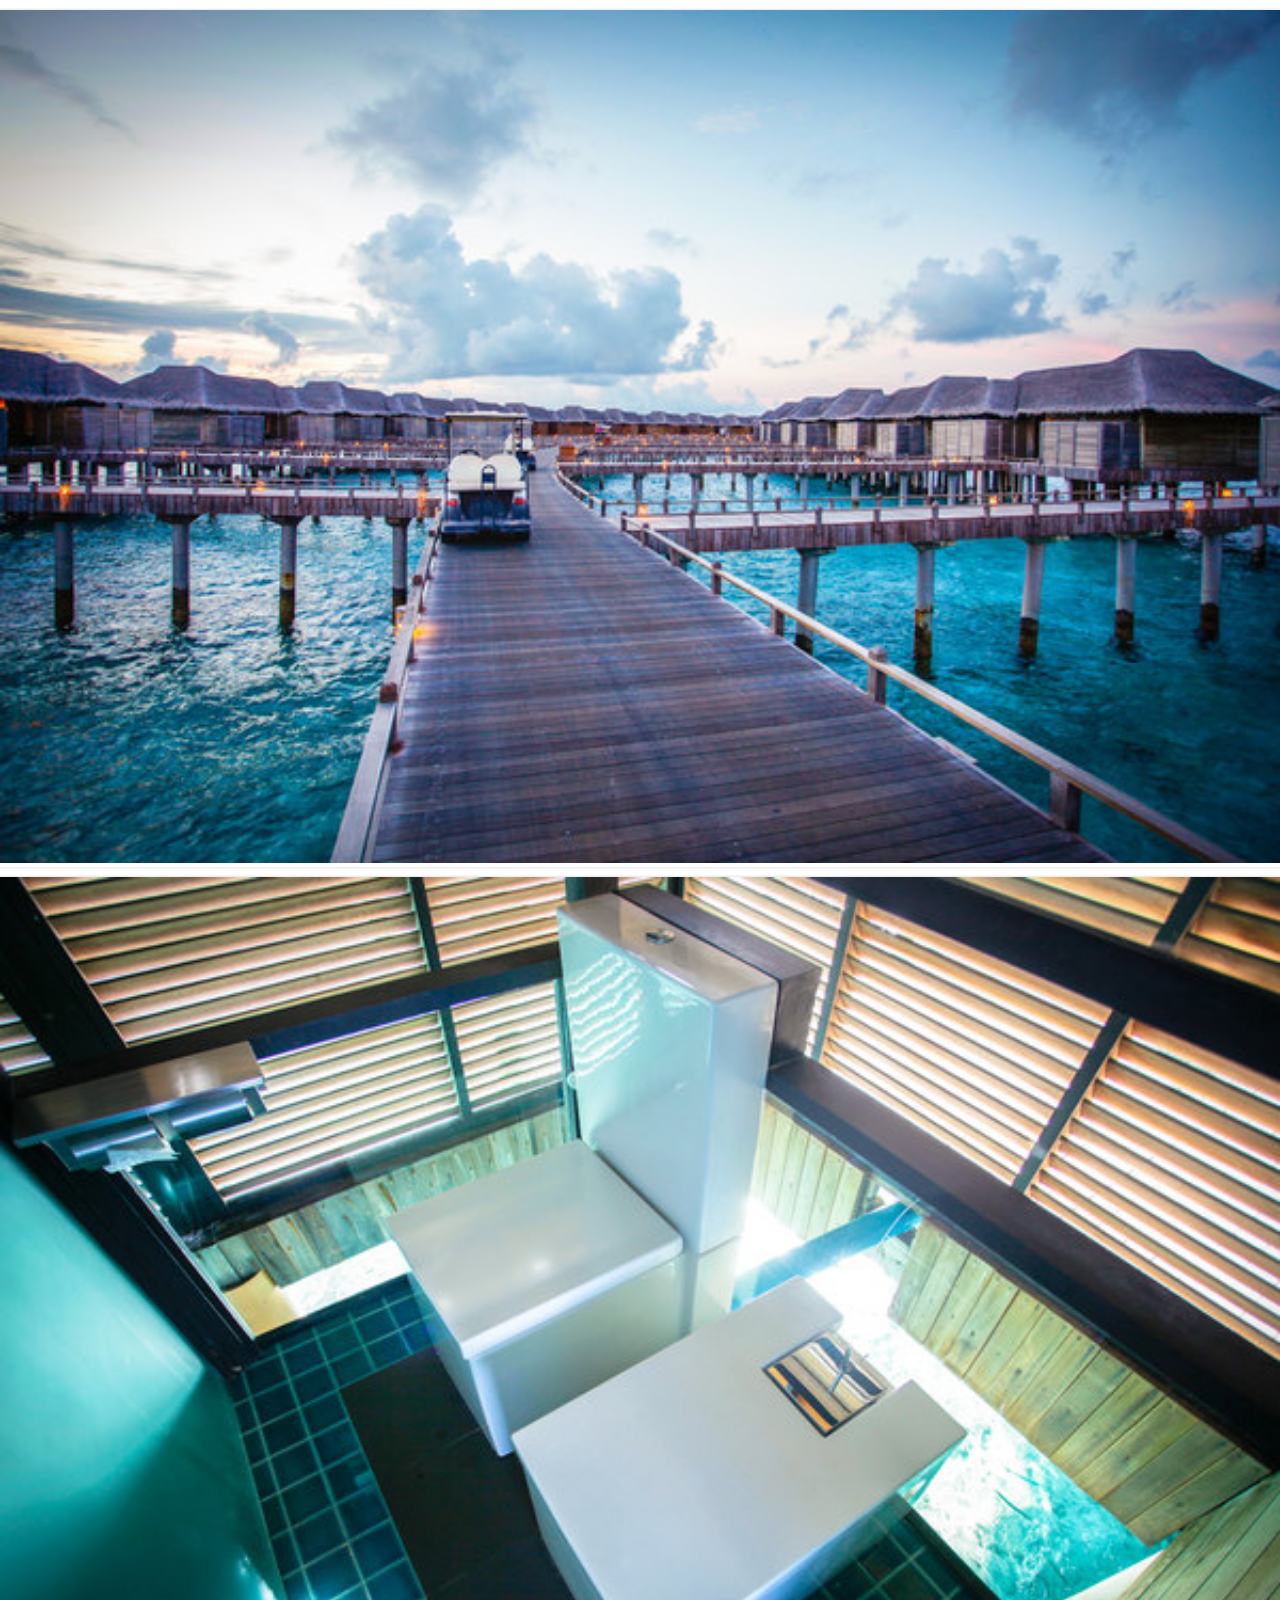
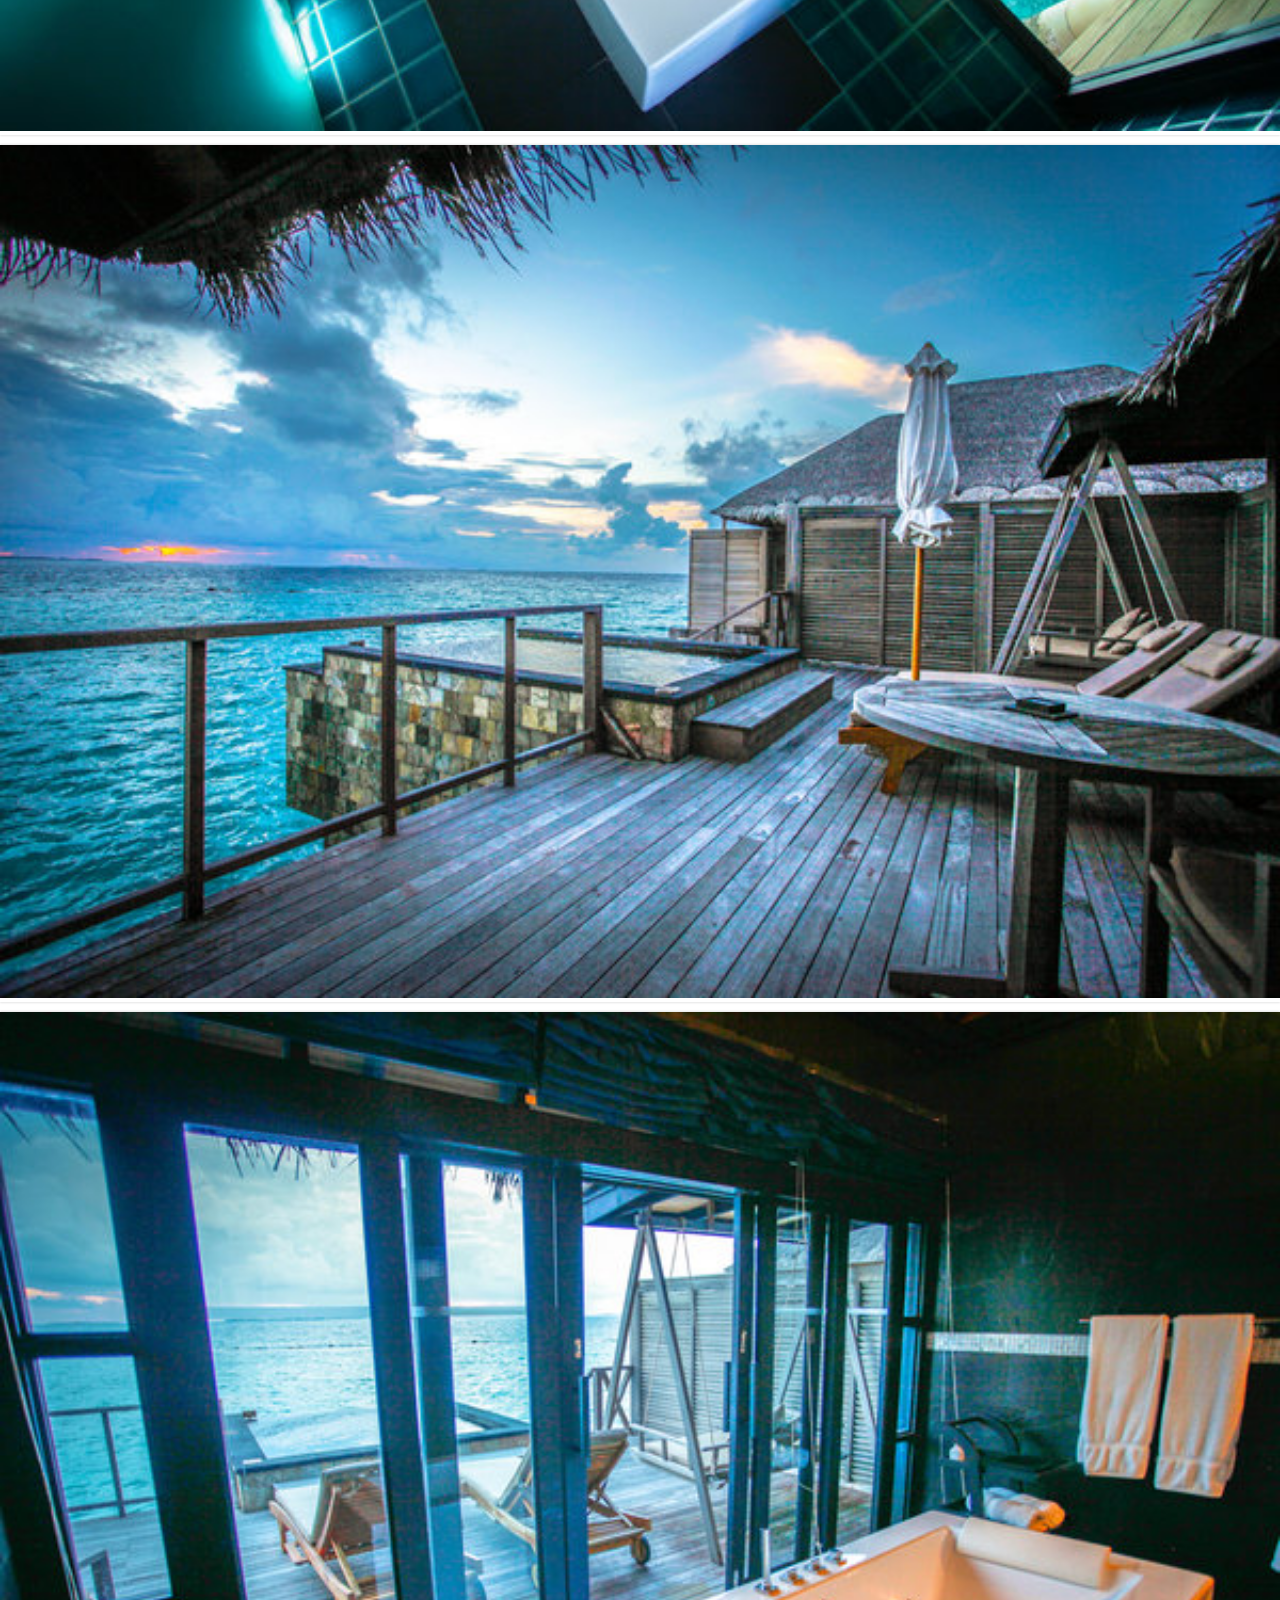
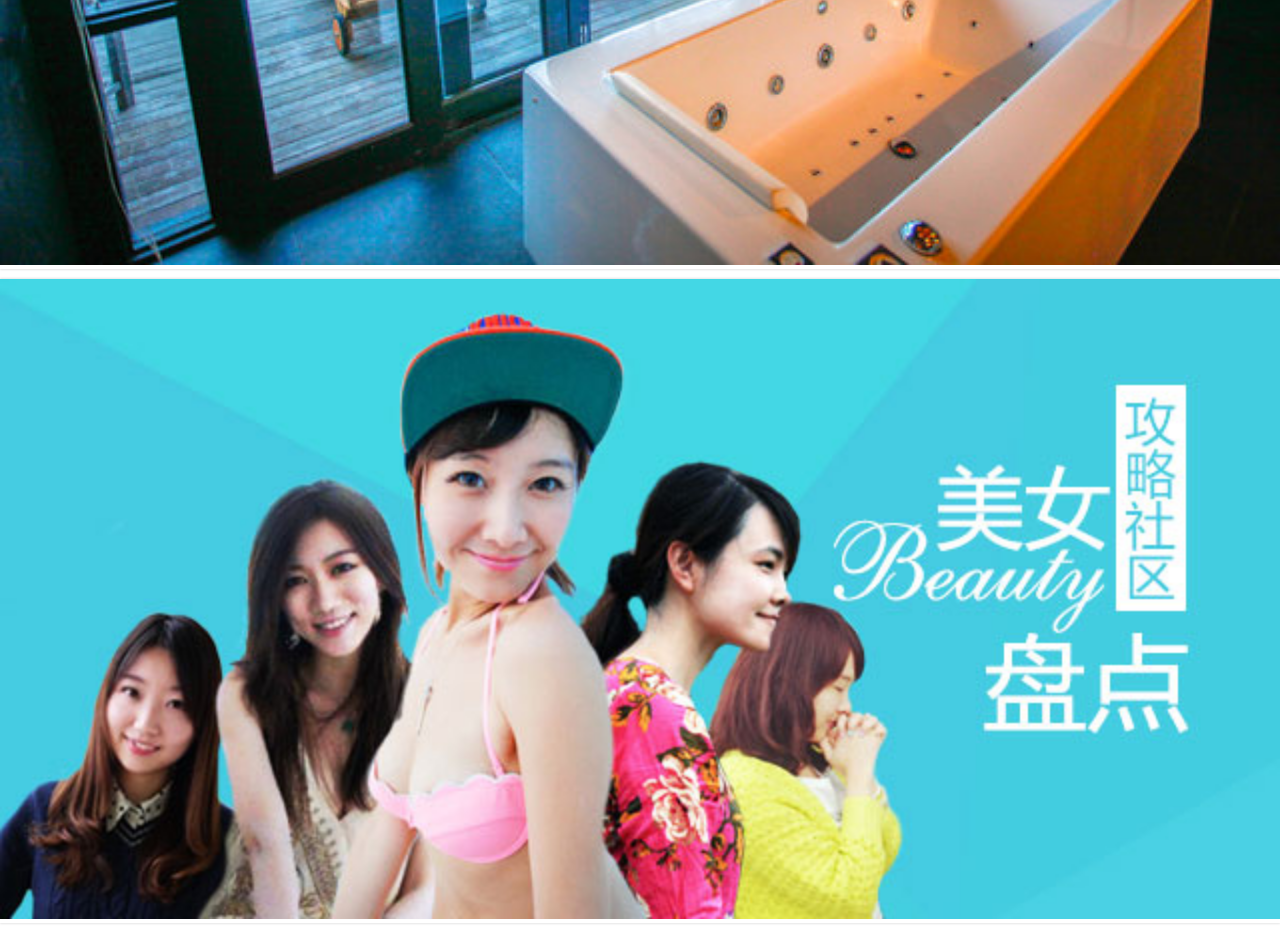
==== commit 6d0ed974: "dasda" ====
--- a/index.html
+++ b/index.html
@@ -1,90 +1,34 @@
-<!DOCTYPE html>
+<!doctype html>
 <html>
-  <head>
-    <meta charset='utf-8'>
-    <meta http-equiv="X-UA-Compatible" content="chrome=1">
-    <meta name="viewport" content="width=640">
+    <head>
+        <meta http-equiv="Content-Type" content="text/html; charset=utf-8" />
+        <meta name="viewport" content="width=device-width,initial-scale=1.0, minimum-scale=1.0, maximum-scale=1.0, user-scalable=no" />
+        <meta name="format-detection" content="telephone=no" />
+        <meta name="apple-mobile-web-app-capable" content="yes">
+        <link rel="apple-touch-icon-precomposed" sizes="72x72" href="themes/images/icon.png" />
+        <title>图片缩放</title>
+        <link rel="stylesheet" href="themes/scale.css" type="text/css" />
+    </head>
+    <body>
+    	<ul class="list">
+            <li><img src="themes/images/2.jpg" /></li>
+    		<li><img src="themes/images/3.jpg" /></li>
+    		<li><img src="themes/images/4.jpg" /></li>
+    		<li><img src="themes/images/5.jpg" /></li>
+            <li><img src="themes/images/1.jpg" /></li>
+    	</ul>
 
-    <link rel="stylesheet" href="stylesheets/core.css" media="screen">
-    <link rel="stylesheet" href="stylesheets/mobile.css" media="handheld, only screen and (max-device-width:640px)">
-    <link rel="stylesheet" href="stylesheets/github-light.css">
-
-    <script type="text/javascript" src="javascripts/modernizr.js"></script>
-    <script type="text/javascript" src="https://ajax.googleapis.com/ajax/libs/jquery/1.7.1/jquery.min.js"></script>
-    <script type="text/javascript" src="javascripts/headsmart.min.js"></script>
-    <script type="text/javascript">
-      $(document).ready(function () {
-        $('#main_content').headsmart()
-      })
-    </script>
-    <title>Zhangxiuqiang.GitHub.io by zhangxiuqiang</title>
-  </head>
-
-  <body>
-    <a id="forkme_banner" href="https://github.com/zhangxiuqiang">View on GitHub</a>
-    <div class="shell">
-
-      <header>
-        <span class="ribbon-outer">
-          <span class="ribbon-inner">
-            <h1>Zhangxiuqiang.GitHub.io</h1>
-            <h2></h2>
-          </span>
-          <span class="left-tail"></span>
-          <span class="right-tail"></span>
-        </span>
-      </header>
-
-      <div id="no-downloads">
-        <span class="inner">
-        </span>
-      </div>
-
-
-      <span class="banner-fix"></span>
-
-
-      <section id="main_content">
-        <h3>
-<a id="welcome-to-github-pages" class="anchor" href="#welcome-to-github-pages" aria-hidden="true"><span aria-hidden="true" class="octicon octicon-link"></span></a>Welcome to GitHub Pages.</h3>
-
-<p>This automatic page generator is the easiest way to create beautiful pages for all of your projects. Author your page content here <a href="https://guides.github.com/features/mastering-markdown/">using GitHub Flavored Markdown</a>, select a template crafted by a designer, and publish. After your page is generated, you can check out the new <code>gh-pages</code> branch locally. If you’re using GitHub Desktop, simply sync your repository and you’ll see the new branch.</p>
-
-<h3>
-<a id="designer-templates" class="anchor" href="#designer-templates" aria-hidden="true"><span aria-hidden="true" class="octicon octicon-link"></span></a>Designer Templates</h3>
-
-<p>We’ve crafted some handsome templates for you to use. Go ahead and click 'Continue to layouts' to browse through them. You can easily go back to edit your page before publishing. After publishing your page, you can revisit the page generator and switch to another theme. Your Page content will be preserved.</p>
-
-<h3>
-<a id="creating-pages-manually" class="anchor" href="#creating-pages-manually" aria-hidden="true"><span aria-hidden="true" class="octicon octicon-link"></span></a>Creating pages manually</h3>
-
-<p>If you prefer to not use the automatic generator, push a branch named <code>gh-pages</code> to your repository to create a page manually. In addition to supporting regular HTML content, GitHub Pages support Jekyll, a simple, blog aware static site generator. Jekyll makes it easy to create site-wide headers and footers without having to copy them across every page. It also offers intelligent blog support and other advanced templating features.</p>
-
-<h3>
-<a id="authors-and-contributors" class="anchor" href="#authors-and-contributors" aria-hidden="true"><span aria-hidden="true" class="octicon octicon-link"></span></a>Authors and Contributors</h3>
-
-<p>You can @mention a GitHub username to generate a link to their profile. The resulting <code>&lt;a&gt;</code> element will link to the contributor’s GitHub Profile. For example: In 2007, Chris Wanstrath (<a href="https://github.com/defunkt" class="user-mention">@defunkt</a>), PJ Hyett (<a href="https://github.com/pjhyett" class="user-mention">@pjhyett</a>), and Tom Preston-Werner (<a href="https://github.com/mojombo" class="user-mention">@mojombo</a>) founded GitHub.</p>
-
-<h3>
-<a id="support-or-contact" class="anchor" href="#support-or-contact" aria-hidden="true"><span aria-hidden="true" class="octicon octicon-link"></span></a>Support or Contact</h3>
-
-<p>Having trouble with Pages? Check out our <a href="https://help.github.com/pages">documentation</a> or <a href="https://github.com/contact">contact support</a> and we’ll help you sort it out.</p>
-      </section>
-
-      <footer>
-        <span class="ribbon-outer">
-          <span class="ribbon-inner">
-            <p>Projects by <a href="https://github.com/zhangxiuqiang">zhangxiuqiang</a> can be found on <a href="https://github.com/zhangxiuqiang">GitHub</a></p>
-          </span>
-          <span class="left-tail"></span>
-          <span class="right-tail"></span>
-        </span>
-        <p>Generated with <a href="https://pages.github.com">GitHub Pages</a> using Merlot</p>
-        <span class="octocat"></span>
-      </footer>
-
-    </div>
-
-    
-  </body>
+    	<section class="imgzoom_pack">
+    		<div class="imgzoom_x">X</div>
+    		<div class="imgzoom_img"><img src="" /></div>
+    	</section>
+        <script src="js/scale.js"></script>
+		<script>
+			document.addEventListener("DOMContentLoaded", function(event){
+				ImagesZoom.init({
+					"elem": ".list"
+				});
+			}, false);
+		</script>
+    </body>
 </html>
--- a/themes/scale.css
+++ b/themes/scale.css
@@ -0,0 +1,72 @@
+﻿/**rest**/
+body, ul, li, section, div{
+	padding:0;
+	margin:0;
+}
+body{
+	font-family:Arial,Roboto,'Droid Sans','Hiragino Sans GB',STXihei,'sans-serif';
+	width:100%;
+	-webkit-user-select:none;
+	-webkit-touch-callout:none;
+	-webkit-tap-highlight-color:rgba(0,0,0,0);
+	-webkit-text-size-adjust:none;
+}
+ul,li{
+	list-style:none;
+}
+img{
+	border:0;
+}
+
+.list{
+	width:100%;
+	padding:10px 0;
+}
+.list li{
+	display:block;
+	margin-bottom:10px;
+	box-shadow:0 1px 2px rgba(0,0,0,.1), 0 -1px 2px rgba(0,0,0,.1);
+}
+.list li img{
+	width:100%;
+	height:auto;
+}
+
+
+
+/*弹框样式*/
+.imgzoom_pack{
+	width:100%;
+	height:100%;
+	position:fixed;
+	left:0;
+	top:0;
+	background:rgba(0,0,0,.7);
+	display:none;
+}
+.imgzoom_pack .imgzoom_x{
+	color:#fff;
+	height:30px;
+	width:30px;
+	line-height:30px;
+	background:#000;
+	text-align:center;
+	position:absolute;
+	right:5px;
+	top:5px;
+	z-index:10;
+	cursor:pointer;
+}
+.imgzoom_pack .imgzoom_img{
+	width:100%;
+	height:100%;
+	position:absolute;
+	left:0;
+	top:0;
+	overflow:hidden;
+}
+.imgzoom_pack .imgzoom_img img{
+	width:100%;
+	position:absolute;
+	top:50%;
+}
